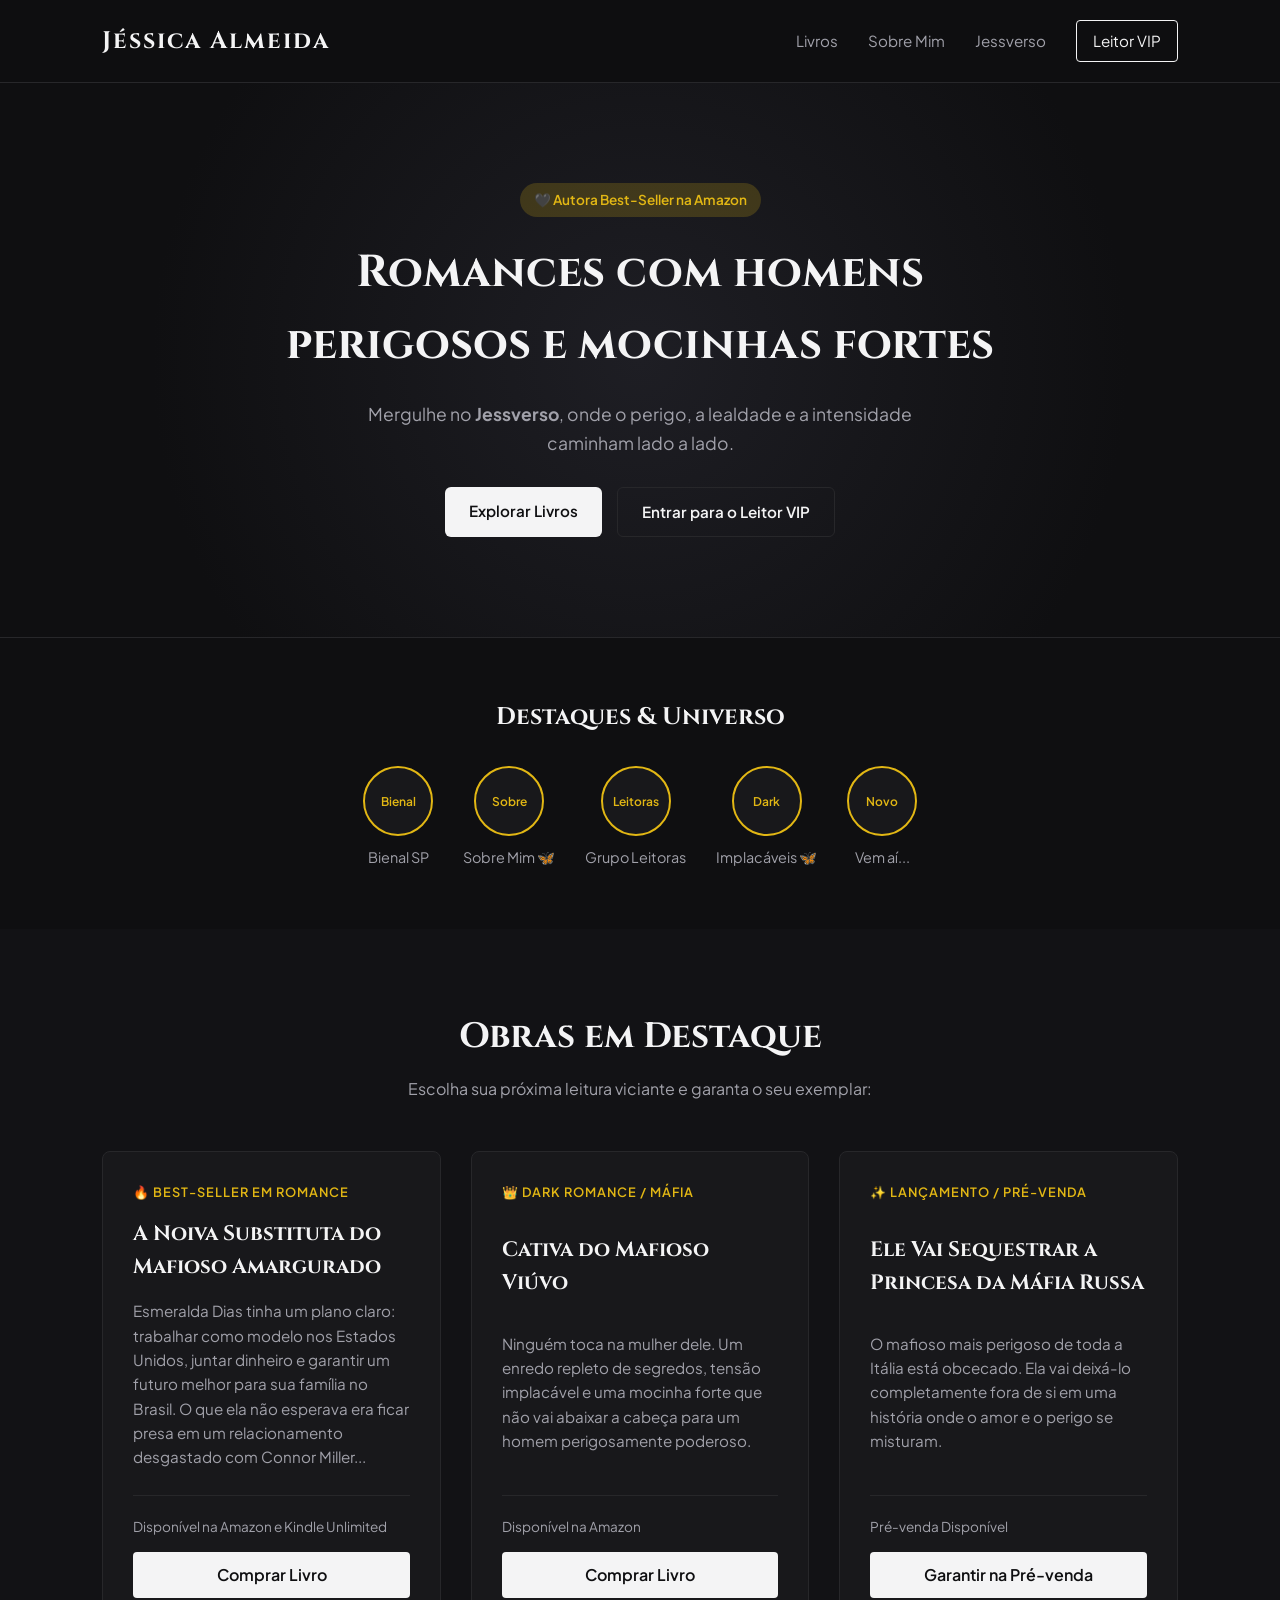
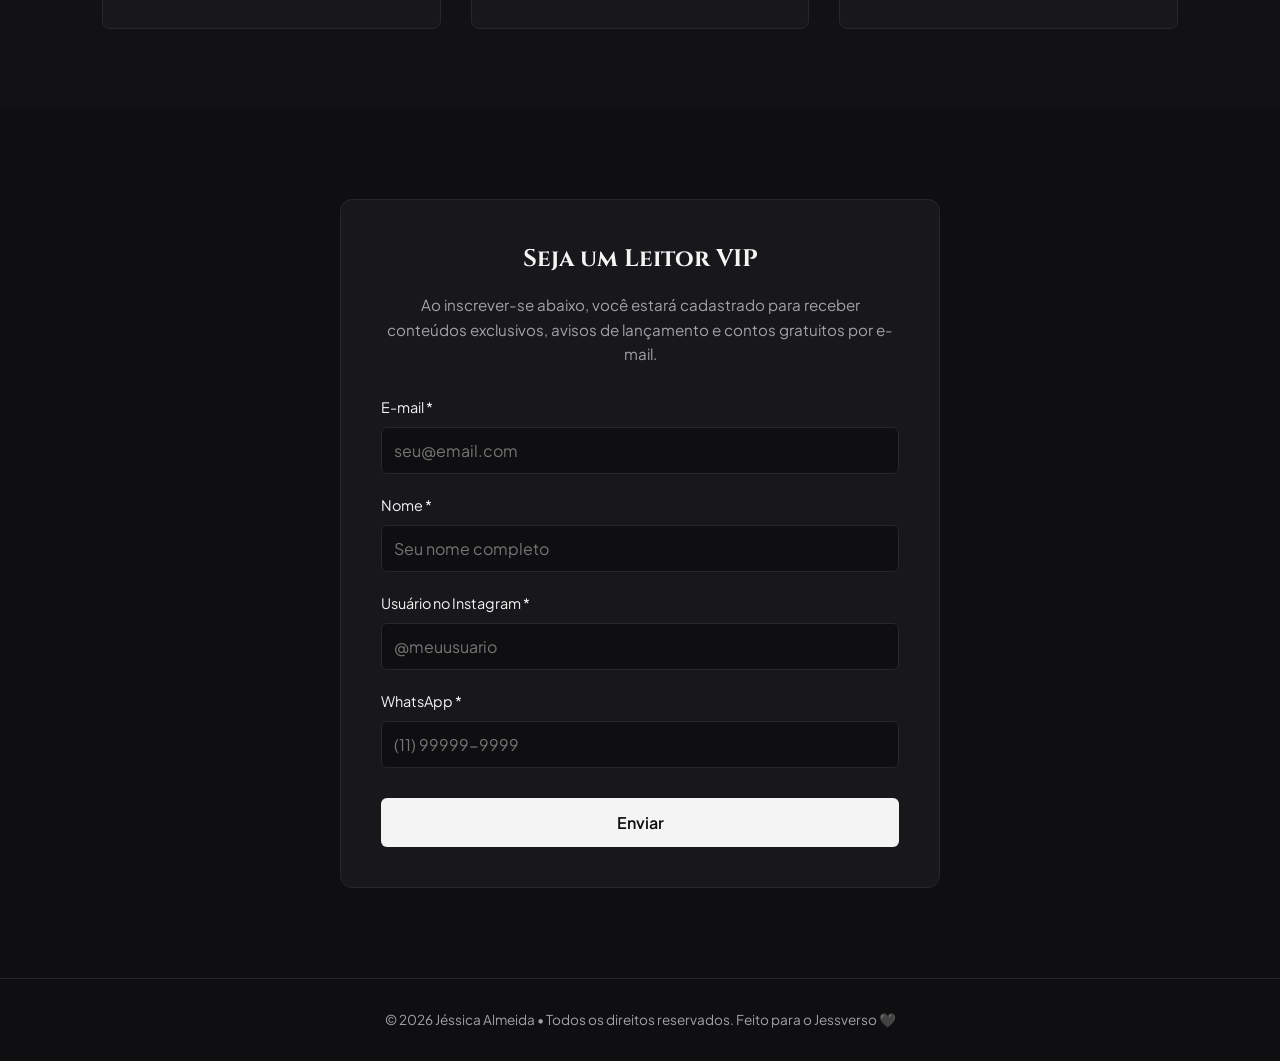
==== site-irma/index.html @ 4cdda295 "Atualizando o site da Jéssica Almeida" ====
<!DOCTYPE html>
<html lang="pt-BR">
<head>
    <meta charset="UTF-8">
    <meta name="viewport" content="width=device-width, initial-scale=1.0">
    <title>Jéssica Almeida | Autora de Romances</title>
    <link rel="stylesheet" href="style.css">
    <link href="https://fonts.googleapis.com/css2?family=Cinzel:wght@400;600;700&family=Plus+Jakarta+Sans:wght@300;400;500;600&display=swap" rel="stylesheet">
</head>
<body>

    <!-- CABEÇALHO / MENU -->
    <header class="header">
        <div class="logo">Jéssica Almeida</div>
        <nav class="nav-links">
            <a href="#livros">Livros</a>
            <a href="#sobre">Sobre Mim</a>
            <a href="#destaques">Jessverso</a>
            <a href="#vip" class="btn-vip-nav">Leitor VIP</a>
        </nav>
    </header>

    <!-- SEÇÃO HERO (CAPA PRINCIPAL) -->
    <section class="hero">
        <div class="hero-content">
            <span class="badge">🖤 Autora Best-Seller na Amazon</span>
            <h1>Romances com homens perigosos e mocinhas fortes</h1>
            <p>Mergulhe no <strong>Jessverso</strong>, onde o perigo, a lealdade e a intensidade caminham lado a lado.</p>
            <div class="hero-buttons">
                <a href="#livros" class="btn-primary">Explorar Livros</a>
                <a href="#vip" class="btn-secondary">Entrar para o Leitor VIP</a>
            </div>
        </div>
    </section>

    <!-- DESTAQUES DO INSTAGRAM / SEÇÕES -->
    <section id="destaques" class="highlights-section">
        <h2>Destaques & Universo</h2>
        <div class="highlights-grid">
            <div class="highlight-item">
                <div class="circle-badge">Bienal</div>
                <span>Bienal SP</span>
            </div>
            <div class="highlight-item">
                <div class="circle-badge">Sobre</div>
                <span>Sobre Mim 🦋</span>
            </div>
            <div class="highlight-item">
                <div class="circle-badge">Leitoras</div>
                <span>Grupo Leitoras</span>
            </div>
            <div class="highlight-item">
                <div class="circle-badge">Dark</div>
                <span>Implacáveis 🦋</span>
            </div>
            <div class="highlight-item">
                <div class="circle-badge">Novo</div>
                <span>Vem aí...</span>
            </div>
        </div>
    </section>

    <!-- VITRINE DE LIVROS -->
    <section id="livros" class="books-section">
        <h2>Obras em Destaque</h2>
        <p class="section-subtitle">Escolha sua próxima leitura viciante e garanta o seu exemplar:</p>
        
        <div class="books-grid">
            <!-- Livro 1 -->
            <div class="book-card">
                <div class="book-tag">🔥 Best-seller em Romance</div>
                <h3>A Noiva Substituta do Mafioso Amargurado</h3>
                <p class="book-synopsis">
                    Esmeralda Dias tinha um plano claro: trabalhar como modelo nos Estados Unidos, juntar dinheiro e garantir um futuro melhor para sua família no Brasil. O que ela não esperava era ficar presa em um relacionamento desgastado com Connor Miller...
                </p>
                <div class="book-cta">
                    <span class="book-price">Disponível na Amazon e Kindle Unlimited</span>
                    <a href="#" class="btn-buy" target="_blank">Comprar Livro</a>
                </div>
            </div>

            <!-- Livro 2 -->
            <div class="book-card">
                <div class="book-tag">👑 Dark Romance / Máfia</div>
                <h3>Cativa do Mafioso Viúvo</h3>
                <p class="book-synopsis">
                    Ninguém toca na mulher dele. Um enredo repleto de segredos, tensão implacável e uma mocinha forte que não vai abaixar a cabeça para um homem perigosamente poderoso.
                </p>
                <div class="book-cta">
                    <span class="book-price">Disponível na Amazon</span>
                    <a href="#" class="btn-buy" target="_blank">Comprar Livro</a>
                </div>
            </div>

            <!-- Livro 3 -->
            <div class="book-card">
                <div class="book-tag">✨ Lançamento / Pré-venda</div>
                <h3>Ele Vai Sequestrar a Princesa da Máfia Russa</h3>
                <p class="book-synopsis">
                    O mafioso mais perigoso de toda a Itália está obcecado. Ela vai deixá-lo completamente fora de si em uma história onde o amor e o perigo se misturam.
                </p>
                <div class="book-cta">
                    <span class="book-price">Pré-venda Disponível</span>
                    <a href="#" class="btn-buy" target="_blank">Garantir na Pré-venda</a>
                </div>
            </div>
        </div>
    </section>

    <!-- SEÇÃO LEITOR VIP -->
    <section id="vip" class="vip-section">
        <div class="vip-container">
            <h2>Seja um Leitor VIP</h2>
            <p>Ao inscrever-se abaixo, você estará cadastrado para receber conteúdos exclusivos, avisos de lançamento e contos gratuitos por e-mail.</p>
            
            <form class="vip-form" onsubmit="event.preventDefault(); alert('Inscrição realizada com sucesso no Jessverso!');">
                <div class="form-group">
                    <label>E-mail *</label>
                    <input type="email" required placeholder="seu@email.com">
                </div>
                <div class="form-group">
                    <label>Nome *</label>
                    <input type="text" required placeholder="Seu nome completo">
                </div>
                <div class="form-group">
                    <label>Usuário no Instagram *</label>
                    <input type="text" required placeholder="@meuusuario">
                </div>
                <div class="form-group">
                    <label>WhatsApp *</label>
                    <input type="text" required placeholder="(11) 99999-9999">
                </div>
                <button type="submit" class="btn-submit">Enviar</button>
            </form>
        </div>
    </section>

    <!-- RODAPÉ -->
    <footer class="footer">
        <p>&copy; 2026 Jéssica Almeida • Todos os direitos reservados. Feito para o Jessverso 🖤</p>
    </footer>

</body>
</html>
---- site-irma/style.css ----
:root {
    --bg-dark: #0f0f11;
    --bg-card: #18181b;
    --accent: #e2b714;
    --accent-glow: rgba(226, 183, 20, 0.2);
    --text-main: #f4f4f5;
    --text-muted: #a1a1aa;
    --border-color: #27272a;
}

* {
    margin: 0;
    padding: 0;
    box-sizing: border-box;
    font-family: 'Plus Jakarta Sans', sans-serif;
}

body {
    background-color: var(--bg-dark);
    color: var(--text-main);
    line-height: 1.6;
}

/* HEADER */
.header {
    display: flex;
    justify-content: space-between;
    align-items: center;
    padding: 20px 8%;
    background-color: rgba(15, 15, 17, 0.9);
    border-bottom: 1px solid var(--border-color);
    position: sticky;
    top: 0;
    z-index: 1000;
}

.logo {
    font-family: 'Cinzel', serif;
    font-size: 1.5rem;
    font-weight: 700;
    letter-spacing: 2px;
    color: var(--text-main);
}

.nav-links {
    display: flex;
    gap: 30px;
    align-items: center;
}

.nav-links a {
    color: var(--text-muted);
    text-decoration: none;
    font-size: 0.95rem;
    transition: color 0.3s;
}

.nav-links a:hover {
    color: var(--text-main);
}

.btn-vip-nav {
    border: 1px solid var(--text-main);
    padding: 8px 16px;
    border-radius: 4px;
    color: var(--text-main) !important;
}

/* HERO SECTION */
.hero {
    padding: 100px 8%;
    text-align: center;
    background: radial-gradient(circle at center, #1e1e24 0%, var(--bg-dark) 70%);
}

.badge {
    background: var(--accent-glow);
    color: var(--accent);
    padding: 6px 14px;
    border-radius: 20px;
    font-size: 0.85rem;
    font-weight: 600;
    display: inline-block;
    margin-bottom: 20px;
}

.hero h1 {
    font-family: 'Cinzel', serif;
    font-size: 2.8rem;
    max-width: 800px;
    margin: 0 auto 20px;
    color: var(--text-main);
}

.hero p {
    color: var(--text-muted);
    font-size: 1.1rem;
    max-width: 600px;
    margin: 0 auto 30px;
}

.hero-buttons {
    display: flex;
    gap: 15px;
    justify-content: center;
}

.btn-primary, .btn-secondary {
    padding: 12px 24px;
    border-radius: 6px;
    text-decoration: none;
    font-weight: 600;
    font-size: 0.95rem;
    transition: all 0.3s;
}

.btn-primary {
    background-color: var(--text-main);
    color: var(--bg-dark);
}

.btn-primary:hover {
    opacity: 0.9;
}

.btn-secondary {
    border: 1px solid var(--border-color);
    color: var(--text-main);
}

.btn-secondary:hover {
    border-color: var(--text-main);
}

/* DESTAQUES */
.highlights-section {
    padding: 60px 8%;
    text-align: center;
    border-top: 1px solid var(--border-color);
}

.highlights-section h2 {
    font-family: 'Cinzel', serif;
    margin-bottom: 30px;
}

.highlights-grid {
    display: flex;
    justify-content: center;
    gap: 30px;
    flex-wrap: wrap;
}

.highlight-item {
    display: flex;
    flex-direction: column;
    align-items: center;
    gap: 10px;
    cursor: pointer;
}

.circle-badge {
    width: 70px;
    height: 70px;
    border-radius: 50%;
    border: 2px solid var(--accent);
    display: flex;
    align-items: center;
    justify-content: center;
    font-size: 0.75rem;
    background: var(--bg-card);
    color: var(--accent);
    font-weight: 600;
}

.highlight-item span {
    font-size: 0.9rem;
    color: var(--text-muted);
}

/* LIVROS */
.books-section {
    padding: 80px 8%;
    background-color: #121215;
}

.books-section h2 {
    font-family: 'Cinzel', serif;
    font-size: 2.2rem;
    text-align: center;
    margin-bottom: 10px;
}

.section-subtitle {
    text-align: center;
    color: var(--text-muted);
    margin-bottom: 50px;
}

.books-grid {
    display: grid;
    grid-template-columns: repeat(auto-fit, minmax(320px, 1fr));
    gap: 30px;
}

.book-card {
    background-color: var(--bg-card);
    border: 1px solid var(--border-color);
    border-radius: 8px;
    padding: 30px;
    display: flex;
    flex-direction: column;
    justify-content: space-between;
    transition: transform 0.3s;
}

.book-card:hover {
    transform: translateY(-5px);
    border-color: var(--accent);
}

.book-tag {
    font-size: 0.8rem;
    color: var(--accent);
    font-weight: 600;
    margin-bottom: 15px;
    text-transform: uppercase;
    letter-spacing: 1px;
}

.book-card h3 {
    font-family: 'Cinzel', serif;
    font-size: 1.3rem;
    margin-bottom: 15px;
}

.book-synopsis {
    font-size: 0.95rem;
    color: var(--text-muted);
    margin-bottom: 25px;
}

.book-cta {
    border-top: 1px solid var(--border-color);
    padding-top: 20px;
    display: flex;
    flex-direction: column;
    gap: 15px;
}

.book-price {
    font-size: 0.85rem;
    color: var(--text-muted);
}

.btn-buy {
    background-color: var(--text-main);
    color: var(--bg-dark);
    text-align: center;
    padding: 10px;
    border-radius: 4px;
    text-decoration: none;
    font-weight: 600;
    transition: opacity 0.3s;
}

.btn-buy:hover {
    opacity: 0.85;
}

/* VIP SECTION */
.vip-section {
    padding: 90px 8%;
    display: flex;
    justify-content: center;
}

.vip-container {
    background-color: var(--bg-card);
    border: 1px solid var(--border-color);
    padding: 40px;
    border-radius: 12px;
    max-width: 600px;
    width: 100%;
}

.vip-container h2 {
    font-family: 'Cinzel', serif;
    text-align: center;
    margin-bottom: 15px;
}

.vip-container > p {
    text-align: center;
    color: var(--text-muted);
    font-size: 0.95rem;
    margin-bottom: 30px;
}

.vip-form {
    display: flex;
    flex-direction: column;
    gap: 20px;
}

.form-group {
    display: flex;
    flex-direction: column;
    gap: 8px;
}

.form-group label {
    font-size: 0.9rem;
    color: var(--text-main);
}

.form-group input {
    background-color: var(--bg-dark);
    border: 1px solid var(--border-color);
    padding: 12px;
    border-radius: 6px;
    color: var(--text-main);
    font-size: 1rem;
    outline: none;
    transition: border-color 0.3s;
}

.form-group input:focus {
    border-color: var(--accent);
}

.btn-submit {
    background-color: var(--text-main);
    color: var(--bg-dark);
    padding: 14px;
    border: none;
    border-radius: 6px;
    font-size: 1rem;
    font-weight: 600;
    cursor: pointer;
    margin-top: 10px;
    transition: opacity 0.3s;
}

.btn-submit:hover {
    opacity: 0.9;
}

/* RODAPÉ */
.footer {
    text-align: center;
    padding: 30px;
    border-top: 1px solid var(--border-color);
    color: var(--text-muted);
    font-size: 0.85rem;
}

@media (max-width: 768px) {
    .nav-links {
        display: none;
    }
    .hero h1 {
        font-size: 2rem;
    }
}
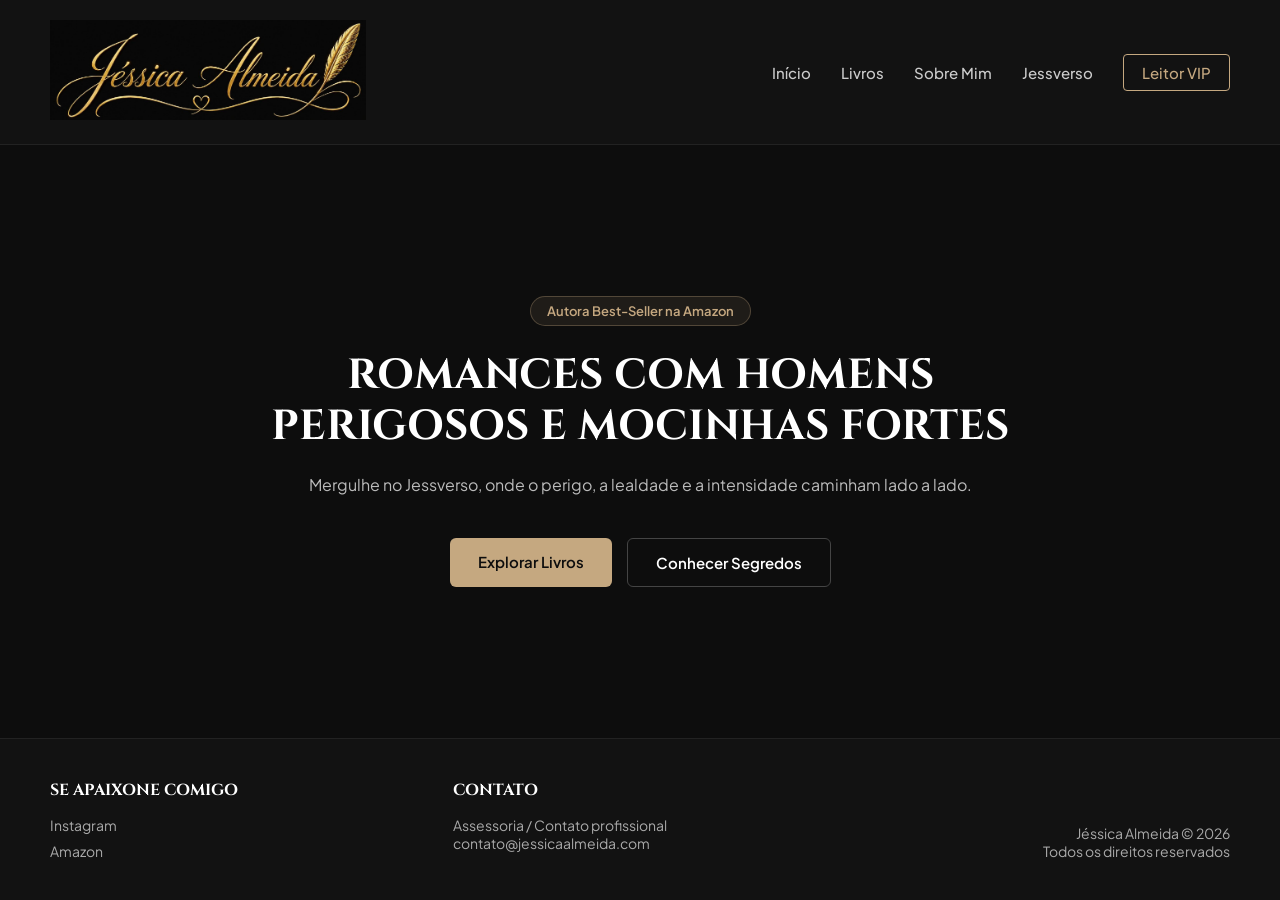
==== commit 525d584c: "Site atualizado: biografia centralizada, VIP ajustado, links e foto corrigidos" ====
--- a/site-irma/index.html
+++ b/site-irma/index.html
@@ -3,142 +3,266 @@
 <head>
     <meta charset="UTF-8">
     <meta name="viewport" content="width=device-width, initial-scale=1.0">
-    <title>Jéssica Almeida | Autora de Romances</title>
+    <title>Jéssica Almeida | Autora Best-Seller</title>
+    <!-- Google Fonts -->
+    <link rel="preconnect" href="https://fonts.googleapis.com">
+    <link rel="preconnect" href="https://fonts.gstatic.com" crossorigin>
+    <link href="https://fonts.googleapis.com/css2?family=Cinzel:wght@500;600;700&family=Plus+Jakarta+Sans:wght@400;500;600&display=swap" rel="stylesheet">
+    <!-- CSS Principal -->
     <link rel="stylesheet" href="style.css">
-    <link href="https://fonts.googleapis.com/css2?family=Cinzel:wght@400;600;700&family=Plus+Jakarta+Sans:wght@300;400;500;600&display=swap" rel="stylesheet">
+    <style>
+        /* Estilo para garantir a foto maior da autora */
+        .sobre-foto-centralizada img {
+            width: 250px;
+            max-width: 100%;
+            height: auto;
+            border-radius: 8px;
+            border: 2px solid #c5a880;
+            box-shadow: 0 4px 15px rgba(0, 0, 0, 0.5);
+        }
+    </style>
 </head>
 <body>
 
     <!-- CABEÇALHO / MENU -->
     <header class="header">
-        <div class="logo">Jéssica Almeida</div>
+        <div class="logo-imagem" style="cursor: pointer;" onclick="mudarAba('inicio')">
+            <img src="jessica.png" alt="Jéssica Almeida" class="img-assinatura">
+        </div>
         <nav class="nav-links">
-            <a href="#livros">Livros</a>
-            <a href="#sobre">Sobre Mim</a>
-            <a href="#destaques">Jessverso</a>
-            <a href="#vip" class="btn-vip-nav">Leitor VIP</a>
+            <a href="#inicio" onclick="mudarAba('inicio')">Início</a>
+            <a href="#livros" onclick="mudarAba('livros')">Livros</a>
+            <a href="#sobre" onclick="mudarAba('sobre')">Sobre Mim</a>
+            <a href="#jessverso" onclick="mudarAba('jessverso')">Jessverso</a>
+            <a href="#vip" onclick="mudarAba('vip')" class="btn-vip-nav">Leitor VIP</a>
         </nav>
     </header>
 
-    <!-- SEÇÃO HERO (CAPA PRINCIPAL) -->
-    <section class="hero">
-        <div class="hero-content">
-            <span class="badge">🖤 Autora Best-Seller na Amazon</span>
-            <h1>Romances com homens perigosos e mocinhas fortes</h1>
-            <p>Mergulhe no <strong>Jessverso</strong>, onde o perigo, a lealdade e a intensidade caminham lado a lado.</p>
-            <div class="hero-buttons">
-                <a href="#livros" class="btn-primary">Explorar Livros</a>
-                <a href="#vip" class="btn-secondary">Entrar para o Leitor VIP</a>
+    <!-- CONTEÚDO DINÂMICO DAS ABAS -->
+    <main class="main-conteudo">
+
+        <!-- ABA 1: INÍCIO -->
+        <section id="aba-inicio" class="aba-conteudo ativa">
+            <div class="hero">
+                <span class="badge-amazon">Autora Best-Seller na Amazon</span>
+                <h1>ROMANCES COM HOMENS PERIGOSOS E MOCINHAS FORTES</h1>
+                <p>Mergulhe no Jessverso, onde o perigo, a lealdade e a intensidade caminham lado a lado.</p>
+                <div class="hero-botoes">
+                    <a href="#livros" class="btn-primario" onclick="mudarAba('livros')">Explorar Livros</a>
+                    <a href="#vip" class="btn-secundario" onclick="mudarAba('vip')">Conhecer Segredos</a>
+                </div>
+            </div>
+        </section>
+
+        <!-- ABA 2: LIVROS -->
+        <section id="aba-livros" class="aba-conteudo">
+            <div class="secao-interna">
+                <h2>OBRAS & LIVROS</h2>
+                <p class="subtitulo-secao">Conheça os títulos que compõem o Jessverso.</p>
+                
+                <div class="grade-livros">
+                    <!-- Livro 1 -->
+                    <div class="card-livro">
+                        <div class="capa-container">
+                            <img src="livro1.jpeg" alt="Rejeitada pelo Mafioso">
+                        </div>
+                        <h3>Rejeitada pelo Mafioso</h3>
+                        <a href="#" class="btn-livro">Saiba Mais</a>
+                    </div>
+
+                    <!-- Livro 2 -->
+                    <div class="card-livro">
+                        <div class="capa-container">
+                            <img src="livro2.jpeg" alt="O Viúvo">
+                        </div>
+                        <h3>O Viúvo</h3>
+                        <a href="#" class="btn-livro">Saiba Mais</a>
+                    </div>
+
+                    <!-- Livro 3 -->
+                    <div class="card-livro">
+                        <div class="capa-container">
+                            <img src="livro3.jpeg" alt="Razões para Te Odiar">
+                        </div>
+                        <h3>Razões para Te Odiar</h3>
+                        <a href="#" class="btn-livro">Saiba Mais</a>
+                    </div>
+
+                    <!-- Livro 4 -->
+                    <div class="card-livro">
+                        <div class="capa-container">
+                            <img src="livro4.jpeg" alt="Sob o Domínio do Mafioso">
+                        </div>
+                        <h3>Sob o Domínio do Mafioso</h3>
+                        <a href="#" class="btn-livro">Saiba Mais</a>
+                    </div>
+
+                    <!-- Livro 5 -->
+                    <div class="card-livro">
+                        <div class="capa-container">
+                            <img src="livro5.jpeg" alt="A Noiva Substituta do Mafioso">
+                        </div>
+                        <h3>A Noiva Substituta do Mafioso</h3>
+                        <a href="#detalhe-noiva" class="btn-livro" onclick="mudarAba('detalhe-noiva')">Saiba Mais</a>
+                    </div>
+                </div>
+            </div>
+        </section>
+
+        <!-- PÁGINA INTERNA DE DETALHES: A NOIVA SUBSTITUTA DO MAFIOSO AMARGURADO -->
+        <section id="aba-detalhe-noiva" class="aba-conteudo">
+            <div style="max-width: 800px; margin: 0 auto; text-align: left; padding: 20px;">
+                
+                <button onclick="mudarAba('livros')" style="background: transparent; border: 1px solid #c5a880; color: #c5a880; padding: 8px 16px; border-radius: 4px; cursor: pointer; margin-bottom: 30px; font-family: 'Plus Jakarta Sans', sans-serif;">&larr; Voltar para os Livros</button>
+                
+                <h2 style="font-family: 'Cinzel', serif; font-size: 28px; color: #fff; margin-bottom: 20px;">A Noiva Substituta do Mafioso Amargurado</h2>
+                
+                <div style="background-color: #141414; border: 1px solid #222; border-radius: 8px; padding: 25px; color: #ccc; font-size: 15px; line-height: 1.8;">
+                    
+                    <p style="margin-bottom: 18px;">
+                        <strong>Maverick Malone</strong> é o chefe da máfia de Nova Iorque, um mafioso frio e cruel na mesma medida. Após sua noiva ser brutalmente assassinada para que não liderasse a organização, ele não apenas se vingou dos envolvidos, mas assumiu a liderança banhando de sangue as ruas do submundo.
+                    </p>
+
+                    <p style="margin-bottom: 18px;">
+                        <strong>Daiana Drexler</strong> perdeu tudo com a morte de sua única irmã. Com o mundo desmoronando ao seu redor e seus pais completamente perdidos no luto, ela se refugiou em um convento sem saber que teria que assumir o lugar da pessoa que mais amava no mundo.
+                    </p>
+
+                    <p style="margin-bottom: 18px; font-style: italic; color: #e0e0e0;">
+                        Um contrato de casamento foi imposto.<br>
+                        Para ele, nada além de uma aliança.<br>
+                        Para ela, a obrigação de se casar com o noivo de sua falecida irmã.
+                    </p>
+
+                    <p style="margin-bottom: 18px;">
+                        Ao chegar em casa e confrontar sua realidade, ela foge, sem saber que no momento em que seu noivo pôs os olhos nela, nada e ninguém a tiraria de suas mãos.
+                    </p>
+
+                    <blockquote style="border-left: 3px solid #c5a880; padding-left: 15px; margin: 20px 0; font-style: italic; color: #bbb;">
+                        “— Sabe, doce anjo, até gosto de uma boa caçada — sua voz grave e perigosa ecoa no silêncio e dou dois passos para trás.<br>
+                        — Como me encontrou? — Minha voz sai trêmula, quase inaudível.<br>
+                        — Se você me desobedecer e fugir outra vez só vai piorar as coisas e acredite em mim quando digo que sei exatamente como te punir — estremeço com seus dedos tocando minha bochecha em um toque firme, carregado de posse.<br>
+                        — Me deixe ir…<br>
+                        — Sua liberdade só virá com a minha morte — sua voz se torna ainda mais sombria. — Até lá, não existe lugar entre o céu e o inferno que não vá encontrá-la. Você me pertence. E eu não abro mão do que é meu.”
+                    </blockquote>
+
+                    <p style="margin-bottom: 18px;">
+                        Daiana será a única mulher a despertar o lado protetor e possessivo do mafioso amargurado, fazendo com que ele perca o controle pela primeira vez.
+                    </p>
+
+                    <p style="margin-bottom: 18px;">
+                        Entre perigos, um desejo avassalador e um passado entrelaçado antes do contrato ser firmado, o homem mais perigoso de Nova Iorque terá que decidir entre o seu dever com a máfia e a mulher que carrega o seu filho no ventre. Até onde ele será capaz de ir?
+                    </p>
+
+                    <p style="margin-bottom: 18px; font-size: 14px; color: #aaa;">
+                        “A Noiva Substituta do Mafioso Amargurado” é o terceiro livro da Série Acordos Implacáveis. Cada livro conta a história de um casal diferente, podendo ser lido separadamente sem prejudicar o entendimento.<br>
+                        <strong>NÃO contém abuso sexual, agressões e traição do mocinho com a mocinha.</strong>
+                    </p>
+
+                    <!-- BOTÃO DE CHAMADA PARA A LIVRARIA UNICORN BOOKS -->
+                    <div style="text-align: center; margin-top: 35px; padding-top: 25px; border-top: 1px solid #222;">
+                        <a href="https://www.unicornbooks.com.br/a-noiva-substituta-do-mafioso-amargurado" target="_blank" class="btn-primario" style="display: inline-block; padding: 14px 30px; background-color: #c5a880; color: #0d0d0d; font-weight: 600; border-radius: 6px; text-decoration: none;">Comprar na Unicorn Books</a>
+                    </div>
+
+                </div>
+            </div>
+        </section>
+
+        <!-- ABA 3: SOBRE MIM (CENTRALIZADO) -->
+        <section id="aba-sobre" class="aba-conteudo">
+            <div class="sobre-container-centralizado" style="text-align: center; max-width: 700px; margin: 0 auto; padding: 20px;">
+                <h2 class="nome-autora-sobre" style="font-family: 'Cinzel', serif; color: #fff; margin-bottom: 20px;">JÉSSICA ALMEIDA</h2>
+                <div class="sobre-foto-centralizada" style="margin-bottom: 20px;">
+                    <img src="leile.png" alt="Jéssica Almeida">
+                </div>
+                <div class="sobre-texto-centralizado" style="color: #ccc; line-height: 1.8; font-size: 16px; text-align: center;">
+                    <p style="margin-bottom: 15px;">Sou casada há doze anos e mãe atípica do Bernardo, de sete anos.</p>
+                    <p style="margin-bottom: 15px;">Com 34 anos de idade, resido em Brasília. Sou uma menina mulher, leve, que consegue envolver e prender os meus leitores, com uma leitura intensa, repleta de fortes emoções.</p>
+                    <p style="margin-bottom: 15px;">Conhecida como Jess pelas leitoras, comecei a me aventurar no mundo da escrita em outubro de 2024, quando publiquei o meu primeiro livro em uma plataforma de leitura, onde me vi em um caminho sem volta, ficando completamente apaixonada pelo mundo dos romances.</p>
+                    <p style="margin-bottom: 20px;">Aqueles que desejam manter-se informados sobre as novidades da autora podem segui-la no Instagram.</p>
+                </div>
+                <div class="chamada-insta">
+                    <a href="https://instagram.com/jessica_escritora" target="_blank" style="color: #c5a880; text-decoration: none; font-weight: 600; font-size: 16px;">Instagram: @jessica_escritora</a>
+                </div>
+            </div>
+        </section>
+
+        <!-- ABA 4: JESSVERSO -->
+        <section id="aba-jessverso" class="aba-conteudo">
+            <div class="secao-interna">
+                <h2>O JESSVERSO</h2>
+                <p class="subtitulo-secao">Conexões, árvores de famílias e a linha do tempo das histórias.</p>
+                <p style="color: #aaa;">Conteúdo do Jessverso em breve...</p>
+            </div>
+        </section>
+
+        <!-- ABA 5: LEITOR VIP -->
+        <section id="aba-vip" class="aba-conteudo">
+            <div class="vip-container-centralizado" style="max-width: 600px; margin: 0 auto; padding: 40px 20px; text-align: center;">
+                <h2 style="font-family: 'Cinzel', serif; color: #fff; font-size: 26px; margin-bottom: 15px;">CONHEÇA MEUS SEGREDOS</h2>
+                <p class="subtitulo-secao" style="color: #aaa; margin-bottom: 35px; line-height: 1.6;">Garanta acesso a trechos secretos e surpresas preparadas especialmente para quem vive os meus romances. Se apaixone antes de todo mundo.</p>
+                
+                <form class="form-vip" onsubmit="event.preventDefault(); alert('Inscrição realizada com sucesso!');" style="display: flex; flex-direction: column; gap: 20px; text-align: left;">
+                    <div class="grupo-input">
+                        <label for="whatsapp" style="display: block; color: #ccc; margin-bottom: 8px; font-size: 14px;">WhatsApp *</label>
+                        <input type="text" id="whatsapp" required placeholder="(00) 00000-0000" style="width: 100%; padding: 14px; background: #0d0d0d; border: 1px solid #c5a880; color: #fff; border-radius: 6px; font-family: 'Plus Jakarta Sans', sans-serif;">
+                    </div>
+                    <div class="grupo-input">
+                        <label for="email" style="display: block; color: #ccc; margin-bottom: 8px; font-size: 14px;">E-mail *</label>
+                        <input type="email" id="email" required placeholder="seu@email.com" style="width: 100%; padding: 14px; background: #0d0d0d; border: 1px solid #c5a880; color: #fff; border-radius: 6px; font-family: 'Plus Jakarta Sans', sans-serif;">
+                    </div>
+                    <div class="grupo-input">
+                        <label for="nome" style="display: block; color: #ccc; margin-bottom: 8px; font-size: 14px;">Nome *</label>
+                        <input type="text" id="nome" required placeholder="Seu nome completo" style="width: 100%; padding: 14px; background: #0d0d0d; border: 1px solid #c5a880; color: #fff; border-radius: 6px; font-family: 'Plus Jakarta Sans', sans-serif;">
+                    </div>
+                    <div class="grupo-input">
+                        <label for="instagram" style="display: block; color: #ccc; margin-bottom: 8px; font-size: 14px;">Usuário no Instagram *</label>
+                        <input type="text" id="instagram" required placeholder="@meuusuario" style="width: 100%; padding: 14px; background: #0d0d0d; border: 1px solid #c5a880; color: #fff; border-radius: 6px; font-family: 'Plus Jakarta Sans', sans-serif;">
+                    </div>
+                    <button type="submit" class="btn-enviar-vip" style="background-color: #c5a880; color: #0d0d0d; font-weight: 700; padding: 16px; border: none; border-radius: 6px; cursor: pointer; margin-top: 10px; font-family: 'Plus Jakarta Sans', sans-serif; font-size: 15px; width: 100%; transition: background 0.3s;">Quero fazer parte</button>
+                </form>
+            </div>
+        </section>
+
+    </main>
+
+    <!-- RODAPÉ COM OS LINKS REAIS E EXATOS -->
+    <footer class="footer-site">
+        <div class="footer-conteudo">
+            <div class="footer-coluna">
+                <h3>SE APAIXONE COMIGO</h3>
+                <div class="footer-sociais">
+                    <a href="https://instagram.com/jessica_escritora" target="_blank">Instagram</a>
+                    <a href="https://www.amazon.com.br/stores/author/B0CVVC7432/allbooks?ingress=0&visitId=e14b7d9a-c89e-447a-851c-27ed2e7ebd3e" target="_blank">Amazon</a>
+                </div>
+            </div>
+            <div class="footer-coluna">
+                <h3>CONTATO</h3>
+                <p>Assessoria / Contato profissional</p>
+                <p>contato@jessicaalmeida.com</p>
+            </div>
+            <div class="footer-coluna direitos">
+                <p>Jéssica Almeida &copy; 2026</p>
+                <p>Todos os direitos reservados</p>
             </div>
         </div>
-    </section>
-
-    <!-- DESTAQUES DO INSTAGRAM / SEÇÕES -->
-    <section id="destaques" class="highlights-section">
-        <h2>Destaques & Universo</h2>
-        <div class="highlights-grid">
-            <div class="highlight-item">
-                <div class="circle-badge">Bienal</div>
-                <span>Bienal SP</span>
-            </div>
-            <div class="highlight-item">
-                <div class="circle-badge">Sobre</div>
-                <span>Sobre Mim 🦋</span>
-            </div>
-            <div class="highlight-item">
-                <div class="circle-badge">Leitoras</div>
-                <span>Grupo Leitoras</span>
-            </div>
-            <div class="highlight-item">
-                <div class="circle-badge">Dark</div>
-                <span>Implacáveis 🦋</span>
-            </div>
-            <div class="highlight-item">
-                <div class="circle-badge">Novo</div>
-                <span>Vem aí...</span>
-            </div>
-        </div>
-    </section>
-
-    <!-- VITRINE DE LIVROS -->
-    <section id="livros" class="books-section">
-        <h2>Obras em Destaque</h2>
-        <p class="section-subtitle">Escolha sua próxima leitura viciante e garanta o seu exemplar:</p>
-        
-        <div class="books-grid">
-            <!-- Livro 1 -->
-            <div class="book-card">
-                <div class="book-tag">🔥 Best-seller em Romance</div>
-                <h3>A Noiva Substituta do Mafioso Amargurado</h3>
-                <p class="book-synopsis">
-                    Esmeralda Dias tinha um plano claro: trabalhar como modelo nos Estados Unidos, juntar dinheiro e garantir um futuro melhor para sua família no Brasil. O que ela não esperava era ficar presa em um relacionamento desgastado com Connor Miller...
-                </p>
-                <div class="book-cta">
-                    <span class="book-price">Disponível na Amazon e Kindle Unlimited</span>
-                    <a href="#" class="btn-buy" target="_blank">Comprar Livro</a>
-                </div>
-            </div>
-
-            <!-- Livro 2 -->
-            <div class="book-card">
-                <div class="book-tag">👑 Dark Romance / Máfia</div>
-                <h3>Cativa do Mafioso Viúvo</h3>
-                <p class="book-synopsis">
-                    Ninguém toca na mulher dele. Um enredo repleto de segredos, tensão implacável e uma mocinha forte que não vai abaixar a cabeça para um homem perigosamente poderoso.
-                </p>
-                <div class="book-cta">
-                    <span class="book-price">Disponível na Amazon</span>
-                    <a href="#" class="btn-buy" target="_blank">Comprar Livro</a>
-                </div>
-            </div>
-
-            <!-- Livro 3 -->
-            <div class="book-card">
-                <div class="book-tag">✨ Lançamento / Pré-venda</div>
-                <h3>Ele Vai Sequestrar a Princesa da Máfia Russa</h3>
-                <p class="book-synopsis">
-                    O mafioso mais perigoso de toda a Itália está obcecado. Ela vai deixá-lo completamente fora de si em uma história onde o amor e o perigo se misturam.
-                </p>
-                <div class="book-cta">
-                    <span class="book-price">Pré-venda Disponível</span>
-                    <a href="#" class="btn-buy" target="_blank">Garantir na Pré-venda</a>
-                </div>
-            </div>
-        </div>
-    </section>
-
-    <!-- SEÇÃO LEITOR VIP -->
-    <section id="vip" class="vip-section">
-        <div class="vip-container">
-            <h2>Seja um Leitor VIP</h2>
-            <p>Ao inscrever-se abaixo, você estará cadastrado para receber conteúdos exclusivos, avisos de lançamento e contos gratuitos por e-mail.</p>
-            
-            <form class="vip-form" onsubmit="event.preventDefault(); alert('Inscrição realizada com sucesso no Jessverso!');">
-                <div class="form-group">
-                    <label>E-mail *</label>
-                    <input type="email" required placeholder="seu@email.com">
-                </div>
-                <div class="form-group">
-                    <label>Nome *</label>
-                    <input type="text" required placeholder="Seu nome completo">
-                </div>
-                <div class="form-group">
-                    <label>Usuário no Instagram *</label>
-                    <input type="text" required placeholder="@meuusuario">
-                </div>
-                <div class="form-group">
-                    <label>WhatsApp *</label>
-                    <input type="text" required placeholder="(11) 99999-9999">
-                </div>
-                <button type="submit" class="btn-submit">Enviar</button>
-            </form>
-        </div>
-    </section>
-
-    <!-- RODAPÉ -->
-    <footer class="footer">
-        <p>&copy; 2026 Jéssica Almeida • Todos os direitos reservados. Feito para o Jessverso 🖤</p>
     </footer>
 
+    <!-- SCRIPT SIMPLES PARA NAVEGAÇÃO ENTRE ABAS -->
+    <script>
+        function mudarAba(nomeAba) {
+            // Esconde todas as abas
+            const abas = document.querySelectorAll('.aba-conteudo');
+            abas.forEach(aba => aba.classList.remove('ativa'));
+
+            // Mostra a aba selecionada
+            const abaAtiva = document.getElementById('aba-' + nomeAba);
+            if (abaAtiva) {
+                abaAtiva.classList.add('ativa');
+            }
+
+            // Rola a página suavemente para o topo
+            window.scrollTo({ top: 0, behavior: 'smooth' });
+        }
+    </script>
 </body>
 </html>
--- a/site-irma/style.css
+++ b/site-irma/style.css
@@ -1,45 +1,36 @@
-:root {
-    --bg-dark: #0f0f11;
-    --bg-card: #18181b;
-    --accent: #e2b714;
-    --accent-glow: rgba(226, 183, 20, 0.2);
-    --text-main: #f4f4f5;
-    --text-muted: #a1a1aa;
-    --border-color: #27272a;
-}
-
+/* ========================================== */
+/* CONFIGURAÇÕES GERAIS E CORES               */
+/* ========================================== */
 * {
     margin: 0;
     padding: 0;
     box-sizing: border-box;
+}
+
+body {
+    background-color: #0d0d0d;
+    color: #f5f5f5;
     font-family: 'Plus Jakarta Sans', sans-serif;
-}
-
-body {
-    background-color: var(--bg-dark);
-    color: var(--text-main);
-    line-height: 1.6;
-}
-
-/* HEADER */
+    min-height: 100vh;
+    display: flex;
+    flex-direction: column;
+}
+
+/* ========================================== */
+/* CABEÇALHO E MENU                           */
+/* ========================================== */
 .header {
     display: flex;
     justify-content: space-between;
     align-items: center;
-    padding: 20px 8%;
-    background-color: rgba(15, 15, 17, 0.9);
-    border-bottom: 1px solid var(--border-color);
-    position: sticky;
-    top: 0;
-    z-index: 1000;
-}
-
-.logo {
-    font-family: 'Cinzel', serif;
-    font-size: 1.5rem;
-    font-weight: 700;
-    letter-spacing: 2px;
-    color: var(--text-main);
+    padding: 20px 50px;
+    background-color: #121212;
+    border-bottom: 1px solid #222;
+}
+
+.logo-imagem .img-assinatura {
+    height: 100px; /* Definido para 100px conforme solicitado */
+    object-fit: contain;
 }
 
 .nav-links {
@@ -49,317 +40,400 @@
 }
 
 .nav-links a {
-    color: var(--text-muted);
+    color: #ccc;
     text-decoration: none;
-    font-size: 0.95rem;
-    transition: color 0.3s;
+    font-size: 15px;
+    font-weight: 500;
+    transition: color 0.3s ease;
 }
 
 .nav-links a:hover {
-    color: var(--text-main);
+    color: #c5a880;
 }
 
 .btn-vip-nav {
-    border: 1px solid var(--text-main);
-    padding: 8px 16px;
+    border: 1px solid #c5a880;
+    padding: 8px 18px;
     border-radius: 4px;
-    color: var(--text-main) !important;
-}
-
-/* HERO SECTION */
+    color: #c5a880 !important;
+    transition: all 0.3s ease;
+}
+
+.btn-vip-nav:hover {
+    background-color: #c5a880;
+    color: #0d0d0d !important;
+}
+
+/* ========================================== */
+/* CONTEÚDO PRINCIPAL E ABAS                  */
+/* ========================================== */
+.main-conteudo {
+    flex: 1;
+    display: flex;
+    justify-content: center;
+    align-items: center;
+    padding: 40px 20px;
+}
+
+.aba-conteudo {
+    display: none;
+    width: 100%;
+    max-width: 1200px;
+}
+
+.aba-conteudo.ativa {
+    display: block;
+}
+
+.secao-interna {
+    text-align: center;
+}
+
+.secao-interna h2 {
+    font-family: 'Cinzel', serif;
+    font-size: 32px;
+    color: #f5f5f5;
+    margin-bottom: 10px;
+}
+
+.subtitulo-secao {
+    color: #aaa;
+    font-size: 15px;
+    margin-bottom: 40px;
+}
+
+/* ========================================== */
+/* ABA 1: INÍCIO (HERO)                       */
+/* ========================================== */
 .hero {
-    padding: 100px 8%;
-    text-align: center;
-    background: radial-gradient(circle at center, #1e1e24 0%, var(--bg-dark) 70%);
-}
-
-.badge {
-    background: var(--accent-glow);
-    color: var(--accent);
-    padding: 6px 14px;
+    text-align: center;
+    max-width: 800px;
+    margin: 0 auto;
+    padding: 40px 0;
+}
+
+.badge-amazon {
+    display: inline-block;
+    background-color: rgba(197, 168, 128, 0.1);
+    color: #c5a880;
+    border: 1px solid rgba(197, 168, 128, 0.3);
+    padding: 6px 16px;
     border-radius: 20px;
-    font-size: 0.85rem;
-    font-weight: 600;
-    display: inline-block;
-    margin-bottom: 20px;
+    font-size: 13px;
+    font-weight: 600;
+    margin-bottom: 25px;
 }
 
 .hero h1 {
     font-family: 'Cinzel', serif;
-    font-size: 2.8rem;
-    max-width: 800px;
-    margin: 0 auto 20px;
-    color: var(--text-main);
+    font-size: 42px;
+    line-height: 1.2;
+    color: #fff;
+    margin-bottom: 20px;
 }
 
 .hero p {
-    color: var(--text-muted);
-    font-size: 1.1rem;
-    max-width: 600px;
-    margin: 0 auto 30px;
-}
-
-.hero-buttons {
-    display: flex;
+    color: #bbb;
+    font-size: 16px;
+    line-height: 1.6;
+    margin-bottom: 40px;
+}
+
+.hero-botoes {
+    display: flex;
+    justify-content: center;
     gap: 15px;
-    justify-content: center;
-}
-
-.btn-primary, .btn-secondary {
-    padding: 12px 24px;
+}
+
+.btn-primario, .btn-secundario {
+    padding: 14px 28px;
     border-radius: 6px;
+    font-size: 15px;
+    font-weight: 600;
     text-decoration: none;
-    font-weight: 600;
-    font-size: 0.95rem;
-    transition: all 0.3s;
-}
-
-.btn-primary {
-    background-color: var(--text-main);
-    color: var(--bg-dark);
-}
-
-.btn-primary:hover {
+    transition: all 0.3s ease;
+}
+
+.btn-primario {
+    background-color: #c5a880;
+    color: #0d0d0d;
+}
+
+.btn-primario:hover {
     opacity: 0.9;
 }
 
-.btn-secondary {
-    border: 1px solid var(--border-color);
-    color: var(--text-main);
-}
-
-.btn-secondary:hover {
-    border-color: var(--text-main);
-}
-
-/* DESTAQUES */
-.highlights-section {
-    padding: 60px 8%;
-    text-align: center;
-    border-top: 1px solid var(--border-color);
-}
-
-.highlights-section h2 {
+.btn-secundario {
+    background-color: transparent;
+    color: #fff;
+    border: 1px solid #444;
+}
+
+.btn-secundario:hover {
+    border-color: #c5a880;
+    color: #c5a880;
+}
+
+/* ========================================== */
+/* ABA 2: LIVROS                              */
+/* ========================================== */
+.grade-livros {
+    display: grid;
+    grid-template-columns: repeat(auto-fit, minmax(200px, 1fr));
+    gap: 25px;
+    margin-top: 20px;
+}
+
+.card-livro {
+    background-color: #141414;
+    border: 1px solid #222;
+    border-radius: 8px;
+    padding: 15px;
+    text-align: center;
+    transition: transform 0.3s ease;
+}
+
+.card-livro:hover {
+    transform: translateY(-5px);
+}
+
+.capa-container {
+    width: 100%;
+    height: 280px;
+    background-color: #222;
+    border-radius: 6px;
+    margin-bottom: 15px;
+    overflow: hidden;
+}
+
+.capa-container img {
+    width: 100%;
+    height: 100%;
+    object-fit: cover;
+}
+
+.card-livro h3 {
+    font-size: 15px;
+    font-weight: 600;
+    color: #fff;
+    margin-bottom: 12px;
+}
+
+.btn-livro {
+    display: inline-block;
+    color: #c5a880;
+    font-size: 13px;
+    font-weight: 600;
+    text-decoration: none;
+    border-bottom: 1px solid transparent;
+    transition: border-color 0.3s ease;
+}
+
+.btn-livro:hover {
+    border-color: #c5a880;
+}
+
+/* ========================================== */
+/* ABA 3: SOBRE MIM                           */
+/* ========================================== */
+.sobre-container-centralizado {
+    max-width: 650px;
+    margin: 0 auto;
+    text-align: center;
+}
+
+.nome-autora-sobre {
     font-family: 'Cinzel', serif;
+    font-size: 42px;
+    font-weight: 700;
+    color: #fff;
+    letter-spacing: 1.5px;
     margin-bottom: 30px;
 }
 
-.highlights-grid {
-    display: flex;
-    justify-content: center;
-    gap: 30px;
-    flex-wrap: wrap;
-}
-
-.highlight-item {
-    display: flex;
-    flex-direction: column;
-    align-items: center;
-    gap: 10px;
-    cursor: pointer;
-}
-
-.circle-badge {
-    width: 70px;
-    height: 70px;
+.sobre-foto-centralizada {
+    width: 180px;
+    height: 180px;
     border-radius: 50%;
-    border: 2px solid var(--accent);
-    display: flex;
-    align-items: center;
-    justify-content: center;
-    font-size: 0.75rem;
-    background: var(--bg-card);
-    color: var(--accent);
-    font-weight: 600;
-}
-
-.highlight-item span {
-    font-size: 0.9rem;
-    color: var(--text-muted);
-}
-
-/* LIVROS */
-.books-section {
-    padding: 80px 8%;
-    background-color: #121215;
-}
-
-.books-section h2 {
-    font-family: 'Cinzel', serif;
-    font-size: 2.2rem;
-    text-align: center;
-    margin-bottom: 10px;
-}
-
-.section-subtitle {
-    text-align: center;
-    color: var(--text-muted);
-    margin-bottom: 50px;
-}
-
-.books-grid {
-    display: grid;
-    grid-template-columns: repeat(auto-fit, minmax(320px, 1fr));
-    gap: 30px;
-}
-
-.book-card {
-    background-color: var(--bg-card);
-    border: 1px solid var(--border-color);
-    border-radius: 8px;
-    padding: 30px;
-    display: flex;
-    flex-direction: column;
-    justify-content: space-between;
-    transition: transform 0.3s;
-}
-
-.book-card:hover {
-    transform: translateY(-5px);
-    border-color: var(--accent);
-}
-
-.book-tag {
-    font-size: 0.8rem;
-    color: var(--accent);
-    font-weight: 600;
-    margin-bottom: 15px;
-    text-transform: uppercase;
-    letter-spacing: 1px;
-}
-
-.book-card h3 {
-    font-family: 'Cinzel', serif;
-    font-size: 1.3rem;
-    margin-bottom: 15px;
-}
-
-.book-synopsis {
-    font-size: 0.95rem;
-    color: var(--text-muted);
-    margin-bottom: 25px;
-}
-
-.book-cta {
-    border-top: 1px solid var(--border-color);
-    padding-top: 20px;
-    display: flex;
-    flex-direction: column;
-    gap: 15px;
-}
-
-.book-price {
-    font-size: 0.85rem;
-    color: var(--text-muted);
-}
-
-.btn-buy {
-    background-color: var(--text-main);
-    color: var(--bg-dark);
-    text-align: center;
-    padding: 10px;
+    margin: 0 auto 35px auto;
+    overflow: hidden;
+    border: 3px solid #c5a880;
+    box-shadow: 0 10px 25px rgba(0, 0, 0, 0.5);
+}
+
+.sobre-foto-centralizada img {
+    width: 100%;
+    height: 100%;
+    object-fit: cover;
+}
+
+.sobre-texto-centralizado {
+    text-align: center;
+    color: #ccc;
+    font-size: 15px;
+    line-height: 1.8;
+}
+
+.sobre-texto-centralizado p {
+    margin-bottom: 18px;
+}
+
+.chamada-insta {
+    margin-top: 30px;
+    font-weight: 500;
+    color: #fff;
+}
+
+.btn-insta {
+    display: inline-block;
+    color: #c5a880;
+    font-size: 16px;
+    font-weight: 600;
+    text-decoration: none;
+    margin-top: 8px;
+    padding: 8px 20px;
+    border: 1px solid rgba(197, 168, 128, 0.4);
     border-radius: 4px;
-    text-decoration: none;
-    font-weight: 600;
-    transition: opacity 0.3s;
-}
-
-.btn-buy:hover {
-    opacity: 0.85;
-}
-
-/* VIP SECTION */
-.vip-section {
-    padding: 90px 8%;
-    display: flex;
-    justify-content: center;
-}
-
-.vip-container {
-    background-color: var(--bg-card);
-    border: 1px solid var(--border-color);
-    padding: 40px;
-    border-radius: 12px;
-    max-width: 600px;
-    width: 100%;
-}
-
-.vip-container h2 {
-    font-family: 'Cinzel', serif;
-    text-align: center;
-    margin-bottom: 15px;
-}
-
-.vip-container > p {
-    text-align: center;
-    color: var(--text-muted);
-    font-size: 0.95rem;
+    background-color: rgba(197, 168, 128, 0.05);
+    transition: all 0.3s ease;
+}
+
+.btn-insta:hover {
+    background-color: #c5a880;
+    color: #0d0d0d;
+}
+
+/* ========================================== */
+/* ABA 5: LEITOR VIP                          */
+/* ========================================== */
+.vip-container-centralizado {
+    max-width: 550px;
+    margin: 0 auto;
+    text-align: left;
+}
+
+.vip-container-centralizado h2 {
+    text-align: center;
+}
+
+.vip-container-centralizado .subtitulo-secao {
+    text-align: center;
     margin-bottom: 30px;
 }
 
-.vip-form {
+.form-vip {
     display: flex;
     flex-direction: column;
     gap: 20px;
 }
 
-.form-group {
+.grupo-input {
+    display: flex;
+    flex-direction: column;
+    gap: 6px;
+}
+
+.grupo-input label {
+    font-size: 13px;
+    color: #ccc;
+    font-weight: 500;
+}
+
+.grupo-input input {
+    background-color: #141414;
+    border: 1px solid #2a2a2a;
+    border-radius: 6px;
+    padding: 12px 15px;
+    color: #f5f5f5;
+    font-size: 14px;
+    font-family: 'Plus Jakarta Sans', sans-serif;
+    transition: border-color 0.3s ease;
+}
+
+.grupo-input input:focus {
+    outline: none;
+    border-color: #c5a880;
+}
+
+.btn-enviar-vip {
+    background-color: #c5a880;
+    color: #0d0d0d;
+    border: none;
+    border-radius: 6px;
+    padding: 14px;
+    font-size: 15px;
+    font-weight: 600;
+    cursor: pointer;
+    transition: opacity 0.3s ease;
+    margin-top: 10px;
+    font-family: 'Plus Jakarta Sans', sans-serif;
+}
+
+.btn-enviar-vip:hover {
+    opacity: 0.9;
+}
+
+/* ========================================== */
+/* RODAPÉ                                     */
+/* ========================================== */
+.footer-site {
+    background-color: #121212;
+    border-top: 1px solid #222;
+    padding: 40px 50px;
+    margin-top: auto;
+}
+
+.footer-conteudo {
+    max-width: 1200px;
+    margin: 0 auto;
+    display: grid;
+    grid-template-columns: repeat(auto-fit, minmax(250px, 1fr));
+    gap: 30px;
+}
+
+.footer-coluna h3 {
+    font-family: 'Cinzel', serif;
+    font-size: 16px;
+    color: #fff;
+    margin-bottom: 15px;
+}
+
+.footer-sociais {
     display: flex;
     flex-direction: column;
     gap: 8px;
 }
 
-.form-group label {
-    font-size: 0.9rem;
-    color: var(--text-main);
-}
-
-.form-group input {
-    background-color: var(--bg-dark);
-    border: 1px solid var(--border-color);
-    padding: 12px;
-    border-radius: 6px;
-    color: var(--text-main);
-    font-size: 1rem;
-    outline: none;
-    transition: border-color 0.3s;
-}
-
-.form-group input:focus {
-    border-color: var(--accent);
-}
-
-.btn-submit {
-    background-color: var(--text-main);
-    color: var(--bg-dark);
-    padding: 14px;
-    border: none;
-    border-radius: 6px;
-    font-size: 1rem;
-    font-weight: 600;
-    cursor: pointer;
-    margin-top: 10px;
-    transition: opacity 0.3s;
-}
-
-.btn-submit:hover {
-    opacity: 0.9;
-}
-
-/* RODAPÉ */
-.footer {
-    text-align: center;
-    padding: 30px;
-    border-top: 1px solid var(--border-color);
-    color: var(--text-muted);
-    font-size: 0.85rem;
+.footer-sociais a, .footer-coluna p {
+    color: #aaa;
+    text-decoration: none;
+    font-size: 14px;
+    transition: color 0.3s ease;
+}
+
+.footer-sociais a:hover {
+    color: #c5a880;
+}
+
+.footer-coluna.direitos {
+    text-align: right;
+    display: flex;
+    flex-direction: column;
+    justify-content: flex-end;
 }
 
 @media (max-width: 768px) {
+    .header {
+        padding: 15px 20px;
+        flex-direction: column;
+        gap: 15px;
+    }
     .nav-links {
-        display: none;
+        gap: 15px;
+        flex-wrap: wrap;
+        justify-content: center;
     }
-    .hero h1 {
-        font-size: 2rem;
+    .footer-coluna.direitos {
+        text-align: left;
     }
 }
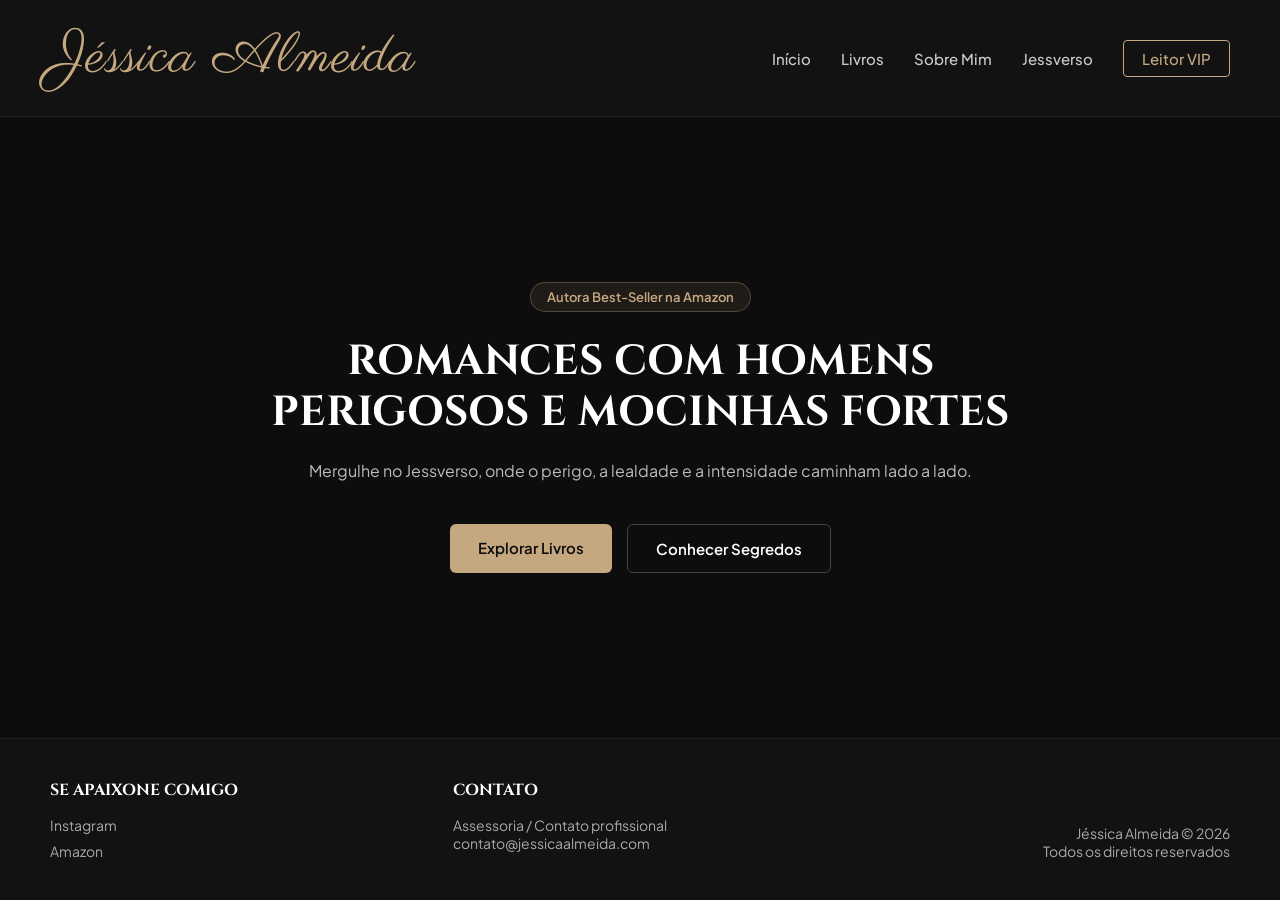
==== commit 1082aff9: "Finaliza fonte da assinatura Parisienne e estrutura do site" ====
--- a/site-irma/index.html
+++ b/site-irma/index.html
@@ -7,7 +7,7 @@
     <!-- Google Fonts -->
     <link rel="preconnect" href="https://fonts.googleapis.com">
     <link rel="preconnect" href="https://fonts.gstatic.com" crossorigin>
-    <link href="https://fonts.googleapis.com/css2?family=Cinzel:wght@500;600;700&family=Plus+Jakarta+Sans:wght@400;500;600&display=swap" rel="stylesheet">
+    <link href="https://fonts.googleapis.com/css2?family=Cinzel:wght@500;600;700&family=Parisienne&family=Plus+Jakarta+Sans:wght@400;500;600&display=swap" rel="stylesheet">
     <!-- CSS Principal -->
     <link rel="stylesheet" href="style.css">
     <style>
@@ -26,8 +26,8 @@
 
     <!-- CABEÇALHO / MENU -->
     <header class="header">
-        <div class="logo-imagem" style="cursor: pointer;" onclick="mudarAba('inicio')">
-            <img src="jessica.png" alt="Jéssica Almeida" class="img-assinatura">
+        <div class="logo-texto" style="cursor: pointer;" onclick="mudarAba('inicio')">
+            <span style="font-family: 'Parisienne', cursive; font-size: 56px; color: #c5a880; letter-spacing: 1px;">Jéssica Almeida</span>
         </div>
         <nav class="nav-links">
             <a href="#inicio" onclick="mudarAba('inicio')">Início</a>
--- a/site-irma/style.css
+++ b/site-irma/style.css
@@ -1,6 +1,3 @@
-/* ========================================== */
-/* CONFIGURAÇÕES GERAIS E CORES               */
-/* ========================================== */
 * {
     margin: 0;
     padding: 0;
@@ -28,9 +25,15 @@
     border-bottom: 1px solid #222;
 }
 
+.logo-imagem {
+    line-height: 0;
+}
+
 .logo-imagem .img-assinatura {
-    height: 100px; /* Definido para 100px conforme solicitado */
+    height: 75px;
     object-fit: contain;
+    mix-blend-mode: screen; /* Faz o fundo preto da imagem sumir totalmente no cabeçalho */
+    background-color: transparent;
 }
 
 .nav-links {
@@ -282,25 +285,6 @@
     margin-top: 30px;
     font-weight: 500;
     color: #fff;
-}
-
-.btn-insta {
-    display: inline-block;
-    color: #c5a880;
-    font-size: 16px;
-    font-weight: 600;
-    text-decoration: none;
-    margin-top: 8px;
-    padding: 8px 20px;
-    border: 1px solid rgba(197, 168, 128, 0.4);
-    border-radius: 4px;
-    background-color: rgba(197, 168, 128, 0.05);
-    transition: all 0.3s ease;
-}
-
-.btn-insta:hover {
-    background-color: #c5a880;
-    color: #0d0d0d;
 }
 
 /* ========================================== */
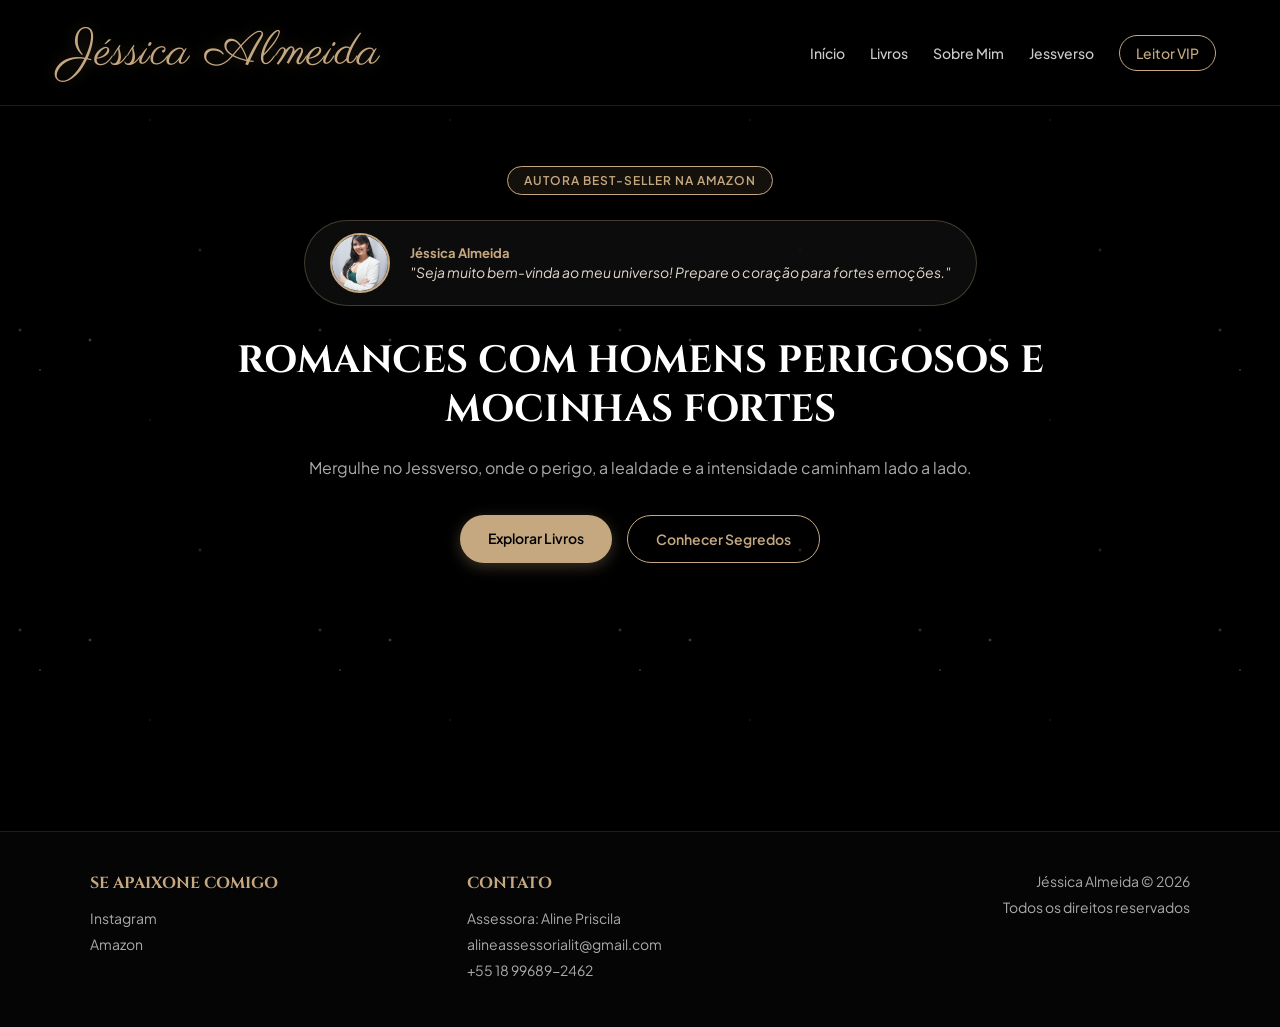
==== commit a4be35ff: "Ajuste final de layout e estrutura do site" ====
--- a/site-irma/index.html
+++ b/site-irma/index.html
@@ -4,181 +4,603 @@
     <meta charset="UTF-8">
     <meta name="viewport" content="width=device-width, initial-scale=1.0">
     <title>Jéssica Almeida | Autora Best-Seller</title>
-    <!-- Google Fonts -->
     <link rel="preconnect" href="https://fonts.googleapis.com">
     <link rel="preconnect" href="https://fonts.gstatic.com" crossorigin>
-    <link href="https://fonts.googleapis.com/css2?family=Cinzel:wght@500;600;700&family=Parisienne&family=Plus+Jakarta+Sans:wght@400;500;600&display=swap" rel="stylesheet">
-    <!-- CSS Principal -->
-    <link rel="stylesheet" href="style.css">
+    <link href="https://fonts.googleapis.com/css2?family=Cinzel:wght@500;600;700&family=Parisienne&family=Plus+Jakarta+Sans:wght@300;400;500;600&display=swap" rel="stylesheet">
+    
     <style>
-        /* Estilo para garantir a foto maior da autora */
+        * {
+            box-sizing: border-box;
+            margin: 0;
+            padding: 0;
+        }
+
+        body {
+            background-color: #000000 !important;
+            color: #fff;
+            font-family: 'Plus Jakarta Sans', sans-serif;
+            overflow-x: hidden;
+            position: relative;
+        }
+
+        .estrelas-fundo {
+            position: fixed;
+            top: 0;
+            left: 0;
+            width: 100%;
+            height: 100%;
+            pointer-events: none;
+            z-index: 0;
+            background-image: 
+                radial-gradient(2px 2px at 20px 30px, rgba(197, 168, 128, 0.4), rgba(0,0,0,0)),
+                radial-gradient(1.5px 1.5px at 40px 70px, rgba(255, 255, 255, 0.3), rgba(0,0,0,0)),
+                radial-gradient(2px 2px at 90px 40px, rgba(197, 168, 128, 0.5), rgba(0,0,0,0)),
+                radial-gradient(1px 1px at 150px 120px, rgba(255, 255, 255, 0.2), rgba(0,0,0,0)),
+                radial-gradient(2px 2px at 200px 250px, rgba(197, 168, 128, 0.3), rgba(0,0,0,0));
+            background-repeat: repeat;
+            background-size: 300px 300px;
+            animation: moverEstrelas 25s linear infinite;
+        }
+
+        @keyframes moverEstrelas {
+            0% { transform: translateY(0); }
+            100% { transform: translateY(-300px); }
+        }
+
+        .header {
+            position: relative;
+            z-index: 10;
+            display: flex;
+            justify-content: space-between;
+            align-items: center;
+            padding: 20px 5%;
+            background: rgba(0, 0, 0, 0.85);
+            backdrop-filter: blur(10px);
+            border-bottom: 1px solid rgba(197, 168, 128, 0.15);
+        }
+
+        .logo-texto span {
+            font-family: 'Parisienne', cursive; 
+            font-size: 48px; 
+            color: #c5a880; 
+            letter-spacing: 1px;
+            text-shadow: 0 0 15px rgba(197, 168, 128, 0.3);
+        }
+
+        .nav-links {
+            display: flex;
+            gap: 25px;
+            align-items: center;
+        }
+
+        .nav-links a {
+            color: #ccc;
+            text-decoration: none;
+            font-size: 14px;
+            font-weight: 500;
+            transition: color 0.3s;
+            cursor: pointer;
+        }
+
+        .nav-links a:hover {
+            color: #c5a880;
+        }
+
+        .btn-vip-nav {
+            border: 1px solid #c5a880;
+            padding: 8px 16px;
+            border-radius: 20px;
+            color: #c5a880 !important;
+            transition: background 0.3s, color 0.3s !important;
+        }
+
+        .btn-vip-nav:hover {
+            background: #c5a880;
+            color: #000 !important;
+        }
+
+        .main-conteudo {
+            position: relative;
+            z-index: 5;
+            min-height: 75vh;
+        }
+
+        .aba-conteudo {
+            display: none;
+            opacity: 0;
+            transition: opacity 0.5s ease;
+        }
+
+        .aba-conteudo.ativa {
+            display: block;
+            opacity: 1;
+            animation: fadeIn 0.6s ease forwards;
+        }
+
+        @keyframes fadeIn {
+            from { opacity: 0; transform: translateY(10px); }
+            to { opacity: 1; transform: translateY(0); }
+        }
+
+        .hero {
+            display: flex;
+            flex-direction: column;
+            align-items: center;
+            text-align: center;
+            padding: 60px 20px;
+            max-width: 900px;
+            margin: 0 auto;
+        }
+
+        .badge-amazon {
+            background: rgba(197, 168, 128, 0.1);
+            border: 1px solid #c5a880;
+            color: #c5a880;
+            padding: 6px 16px;
+            border-radius: 30px;
+            font-size: 12px;
+            font-weight: 600;
+            letter-spacing: 1px;
+            text-transform: uppercase;
+            margin-bottom: 25px;
+        }
+
+        .avatar-boas-vindas {
+            display: flex;
+            align-items: center;
+            gap: 20px;
+            margin-bottom: 30px;
+            background: rgba(15, 15, 15, 0.8);
+            border: 1px solid rgba(197, 168, 128, 0.3);
+            padding: 12px 25px;
+            border-radius: 50px;
+            box-shadow: 0 10px 30px rgba(0,0,0,0.7);
+            animation: flutuarAvatar 4s ease-in-out infinite;
+        }
+
+        @keyframes flutuarAvatar {
+            0% { transform: translateY(0px); }
+            50% { transform: translateY(-5px); }
+            100% { transform: translateY(0px); }
+        }
+
+        .avatar-img-container {
+            width: 60px;
+            height: 60px;
+            border-radius: 50%;
+            overflow: hidden;
+            border: 2px solid #c5a880;
+            flex-shrink: 0;
+        }
+
+        .avatar-img-container img {
+            width: 100%;
+            height: 100%;
+            object-fit: cover;
+        }
+
+        .avatar-balao {
+            font-size: 14px;
+            color: #e2d9cd;
+            text-align: left;
+            font-style: italic;
+        }
+
+        .avatar-balao strong {
+            color: #c5a880;
+            font-style: normal;
+            display: block;
+            font-size: 13px;
+            margin-bottom: 2px;
+        }
+
+        .hero h1 {
+            font-family: 'Cinzel', serif;
+            font-size: 38px;
+            line-height: 1.3;
+            color: #fff;
+            margin-bottom: 20px;
+            text-shadow: 0 5px 15px rgba(0,0,0,0.8);
+        }
+
+        .hero p {
+            color: #aaa;
+            font-size: 16px;
+            line-height: 1.6;
+            margin-bottom: 35px;
+            max-width: 700px;
+        }
+
+        .hero-botoes {
+            display: flex;
+            gap: 15px;
+            flex-wrap: wrap;
+            justify-content: center;
+        }
+
+        .btn-primario, .btn-secundario {
+            padding: 14px 28px;
+            border-radius: 30px;
+            font-weight: 600;
+            font-size: 14px;
+            cursor: pointer;
+            text-decoration: none;
+            transition: all 0.3s ease;
+        }
+
+        .btn-primario {
+            background-color: #c5a880;
+            color: #000;
+            box-shadow: 0 4px 15px rgba(197, 168, 128, 0.3);
+        }
+
+        .btn-primario:hover {
+            background-color: #d8be96;
+            transform: translateY(-2px);
+            box-shadow: 0 6px 20px rgba(197, 168, 128, 0.5);
+        }
+
+        .btn-secundario {
+            background: transparent;
+            border: 1px solid #c5a880;
+            color: #c5a880;
+        }
+
+        .btn-secundario:hover {
+            background: rgba(197, 168, 128, 0.1);
+            transform: translateY(-2px);
+        }
+
+        .secao-interna {
+            max-width: 1200px;
+            margin: 0 auto;
+            padding: 50px 20px;
+        }
+
+        .secao-interna h2 {
+            font-family: 'Cinzel', serif;
+            font-size: 30px;
+            color: #c5a880;
+            margin-bottom: 10px;
+        }
+
+        .subtitulo-secao {
+            color: #888;
+            font-size: 15px;
+            margin-bottom: 30px;
+        }
+
+        .categoria-titulo {
+            font-family: 'Cinzel', serif;
+            color: #c5a880;
+            font-size: 20px;
+            margin-top: 40px;
+            margin-bottom: 20px;
+            border-bottom: 1px solid rgba(197, 168, 128, 0.2);
+            padding-bottom: 10px;
+        }
+
+        /* GRID PARA ALINHAR PERFEITAMENTE LADO A LADO */
+        .grade-livros {
+            display: grid;
+            grid-template-columns: repeat(auto-fill, minmax(220px, 1fr));
+            gap: 25px;
+            margin-bottom: 30px;
+        }
+
+        .card-livro {
+            background: #0a0a0a;
+            border: 1px solid rgba(197, 168, 128, 0.2);
+            border-radius: 12px;
+            padding: 15px;
+            text-align: center;
+            transition: all 0.4s cubic-bezier(0.165, 0.84, 0.44, 1);
+            box-shadow: 0 5px 15px rgba(0,0,0,0.5);
+            display: flex;
+            flex-direction: column;
+            justify-content: space-between;
+        }
+
+        .card-livro:hover {
+            transform: translateY(-8px) scale(1.02);
+            border-color: #c5a880;
+            box-shadow: 0 15px 35px rgba(197, 168, 128, 0.25);
+        }
+
+        .capa-container {
+            width: 100%;
+            height: 350px; 
+            border-radius: 8px;
+            overflow: hidden;
+            margin-bottom: 15px;
+            background: #050505;
+        }
+
+        .capa-container img {
+            width: 100%;
+            height: 100%;
+            object-fit: cover; 
+            object-position: center;
+            transition: transform 0.5s ease;
+        }
+
+        .card-livro:hover .capa-container img {
+            transform: scale(1.04);
+        }
+
+        .card-livro h3 {
+            font-size: 15px;
+            color: #fff;
+            margin-bottom: 15px;
+            font-weight: 600;
+            line-height: 1.4;
+        }
+
+        .btn-livro {
+            display: block;
+            background: rgba(197, 168, 128, 0.1);
+            color: #c5a880;
+            border: 1px solid #c5a880;
+            padding: 10px;
+            border-radius: 6px;
+            font-size: 13px;
+            font-weight: 600;
+            text-decoration: none;
+            transition: all 0.3s;
+        }
+
+        .btn-livro:hover {
+            background: #c5a880;
+            color: #000;
+        }
+
+        .mensagem-vazio {
+            color: #666;
+            font-style: italic;
+            font-size: 14px;
+        }
+
+        .sobre-container-centralizado {
+            text-align: center; 
+            max-width: 700px; 
+            margin: 0 auto; 
+            padding: 40px 20px;
+        }
+
         .sobre-foto-centralizada img {
             width: 250px;
             max-width: 100%;
             height: auto;
-            border-radius: 8px;
+            border-radius: 12px;
             border: 2px solid #c5a880;
-            box-shadow: 0 4px 15px rgba(0, 0, 0, 0.5);
+            box-shadow: 0 10px 30px rgba(197, 168, 128, 0.2);
+            transition: transform 0.4s ease;
+        }
+
+        .sobre-foto-centralizada img:hover {
+            transform: scale(1.03);
+        }
+
+        .story-container-central {
+            display: block;
+            width: 290px;
+            max-width: 100%;
+            margin: 0 auto;
+            border-radius: 28px;
+            overflow: hidden;
+            box-shadow: 0 15px 40px rgba(0,0,0,0.9), 0 0 25px rgba(197, 168, 128, 0.25);
+            border: 2px solid #c5a880;
+            background: #000;
+            animation: flutuarCardWhatsApp 3.5s ease-in-out infinite, pulsarBrilho 2s infinite alternate;
+            text-decoration: none;
+            transition: transform 0.3s ease, box-shadow 0.3s ease;
+        }
+
+        @keyframes flutuarCardWhatsApp {
+            0% { transform: translateY(0px) rotate(0deg); }
+            50% { transform: translateY(-8px) rotate(0.5deg); }
+            100% { transform: translateY(0px) rotate(0deg); }
+        }
+
+        @keyframes pulsarBrilho {
+            0% { box-shadow: 0 15px 40px rgba(0,0,0,0.9), 0 0 15px rgba(197, 168, 128, 0.2); }
+            100% { box-shadow: 0 20px 50px rgba(0,0,0,0.95), 0 0 35px rgba(197, 168, 128, 0.5); }
+        }
+
+        .story-container-central:hover {
+            transform: scale(1.04);
+        }
+
+        .story-bg {
+            width: 100%;
+            display: block;
+            height: auto;
+            transition: transform 0.5s ease;
+        }
+
+        .story-container-central:hover .story-bg {
+            transform: scale(1.05);
+        }
+
+        .vip-container-centralizado {
+            max-width: 600px; 
+            margin: 0 auto; 
+            padding: 40px 20px; 
+            text-align: center;
+        }
+
+        .form-vip {
+            display: flex; 
+            flex-direction: column; 
+            gap: 20px; 
+            text-align: left;
+            background: rgba(10, 10, 10, 0.7);
+            padding: 30px;
+            border-radius: 12px;
+            border: 1px solid rgba(197, 168, 128, 0.2);
+            box-shadow: 0 10px 30px rgba(0,0,0,0.5);
+        }
+
+        .grupo-input input {
+            width: 100%; 
+            padding: 14px; 
+            background: #0d0d0d; 
+            border: 1px solid rgba(197, 168, 128, 0.4); 
+            color: #fff; 
+            border-radius: 6px; 
+            font-family: 'Plus Jakarta Sans', sans-serif;
+            transition: border-color 0.3s;
+        }
+
+        .grupo-input input:focus {
+            outline: none;
+            border-color: #c5a880;
+            box-shadow: 0 0 10px rgba(197, 168, 128, 0.2);
+        }
+
+        .btn-enviar-vip {
+            background-color: #c5a880; 
+            color: #0d0d0d; 
+            font-weight: 700; 
+            padding: 16px; 
+            border: none; 
+            border-radius: 6px; 
+            cursor: pointer; 
+            margin-top: 10px; 
+            font-family: 'Plus Jakarta Sans', sans-serif; 
+            font-size: 15px; 
+            width: 100%; 
+            transition: background 0.3s, transform 0.2s;
+        }
+
+        .btn-enviar-vip:hover {
+            background-color: #d8be96;
+            transform: translateY(-2px);
+        }
+
+        .footer-site {
+            position: relative;
+            z-index: 5;
+            background: #050505;
+            border-top: 1px solid rgba(197, 168, 128, 0.15);
+            padding: 40px 5%;
+            margin-top: 50px;
+        }
+
+        .footer-conteudo {
+            max-width: 1100px;
+            margin: 0 auto;
+            display: grid;
+            grid-template-columns: repeat(auto-fit, minmax(250px, 1fr));
+            gap: 30px;
+        }
+
+        .footer-coluna h3 {
+            font-family: 'Cinzel', serif;
+            color: #c5a880;
+            font-size: 16px;
+            margin-bottom: 15px;
+        }
+
+        .footer-coluna p, .footer-coluna a {
+            color: #aaa;
+            font-size: 14px;
+            text-decoration: none;
+            display: block;
+            margin-bottom: 8px;
+            transition: color 0.3s;
+        }
+
+        .footer-coluna a:hover {
+            color: #c5a880;
+        }
+
+        .footer-coluna.direitos {
+            text-align: right;
+        }
+
+        @media(max-width: 768px) {
+            .header {
+                flex-direction: column;
+                gap: 15px;
+            }
+            .footer-coluna.direitos {
+                text-align: left;
+            }
+            .hero h1 {
+                font-size: 28px;
+            }
         }
     </style>
 </head>
 <body>
 
-    <!-- CABEÇALHO / MENU -->
+    <div class="estrelas-fundo"></div>
+
     <header class="header">
         <div class="logo-texto" style="cursor: pointer;" onclick="mudarAba('inicio')">
-            <span style="font-family: 'Parisienne', cursive; font-size: 56px; color: #c5a880; letter-spacing: 1px;">Jéssica Almeida</span>
+            <span>Jéssica Almeida</span>
         </div>
         <nav class="nav-links">
-            <a href="#inicio" onclick="mudarAba('inicio')">Início</a>
-            <a href="#livros" onclick="mudarAba('livros')">Livros</a>
-            <a href="#sobre" onclick="mudarAba('sobre')">Sobre Mim</a>
-            <a href="#jessverso" onclick="mudarAba('jessverso')">Jessverso</a>
-            <a href="#vip" onclick="mudarAba('vip')" class="btn-vip-nav">Leitor VIP</a>
+            <a onclick="mudarAba('inicio')">Início</a>
+            <a onclick="mudarAba('livros')">Livros</a>
+            <a onclick="mudarAba('sobre')">Sobre Mim</a>
+            <a onclick="mudarAba('jessverso')">Jessverso</a>
+            <a onclick="mudarAba('vip')" class="btn-vip-nav">Leitor VIP</a>
         </nav>
     </header>
 
-    <!-- CONTEÚDO DINÂMICO DAS ABAS -->
     <main class="main-conteudo">
 
-        <!-- ABA 1: INÍCIO -->
         <section id="aba-inicio" class="aba-conteudo ativa">
             <div class="hero">
                 <span class="badge-amazon">Autora Best-Seller na Amazon</span>
+                
+                <div class="avatar-boas-vindas">
+                    <div class="avatar-img-container">
+                        <img src="leile.png" alt="Jéssica Almeida">
+                    </div>
+                    <div class="avatar-balao">
+                        <strong>Jéssica Almeida</strong>
+                        "Seja muito bem-vinda ao meu universo! Prepare o coração para fortes emoções."
+                    </div>
+                </div>
+
                 <h1>ROMANCES COM HOMENS PERIGOSOS E MOCINHAS FORTES</h1>
                 <p>Mergulhe no Jessverso, onde o perigo, a lealdade e a intensidade caminham lado a lado.</p>
                 <div class="hero-botoes">
-                    <a href="#livros" class="btn-primario" onclick="mudarAba('livros')">Explorar Livros</a>
-                    <a href="#vip" class="btn-secundario" onclick="mudarAba('vip')">Conhecer Segredos</a>
+                    <a class="btn-primario" onclick="mudarAba('livros')">Explorar Livros</a>
+                    <a class="btn-secundario" onclick="mudarAba('vip')">Conhecer Segredos</a>
                 </div>
             </div>
         </section>
 
-        <!-- ABA 2: LIVROS -->
         <section id="aba-livros" class="aba-conteudo">
             <div class="secao-interna">
                 <h2>OBRAS & LIVROS</h2>
-                <p class="subtitulo-secao">Conheça os títulos que compõem o Jessverso.</p>
+                <p class="subtitulo-secao">Conheça todos os títulos que compõem o Jessverso.</p>
                 
-                <div class="grade-livros">
-                    <!-- Livro 1 -->
-                    <div class="card-livro">
-                        <div class="capa-container">
-                            <img src="livro1.jpeg" alt="Rejeitada pelo Mafioso">
-                        </div>
-                        <h3>Rejeitada pelo Mafioso</h3>
-                        <a href="#" class="btn-livro">Saiba Mais</a>
-                    </div>
-
-                    <!-- Livro 2 -->
-                    <div class="card-livro">
-                        <div class="capa-container">
-                            <img src="livro2.jpeg" alt="O Viúvo">
-                        </div>
-                        <h3>O Viúvo</h3>
-                        <a href="#" class="btn-livro">Saiba Mais</a>
-                    </div>
-
-                    <!-- Livro 3 -->
-                    <div class="card-livro">
-                        <div class="capa-container">
-                            <img src="livro3.jpeg" alt="Razões para Te Odiar">
-                        </div>
-                        <h3>Razões para Te Odiar</h3>
-                        <a href="#" class="btn-livro">Saiba Mais</a>
-                    </div>
-
-                    <!-- Livro 4 -->
-                    <div class="card-livro">
-                        <div class="capa-container">
-                            <img src="livro4.jpeg" alt="Sob o Domínio do Mafioso">
-                        </div>
-                        <h3>Sob o Domínio do Mafioso</h3>
-                        <a href="#" class="btn-livro">Saiba Mais</a>
-                    </div>
-
-                    <!-- Livro 5 -->
-                    <div class="card-livro">
-                        <div class="capa-container">
-                            <img src="livro5.jpeg" alt="A Noiva Substituta do Mafioso">
-                        </div>
-                        <h3>A Noiva Substituta do Mafioso</h3>
-                        <a href="#detalhe-noiva" class="btn-livro" onclick="mudarAba('detalhe-noiva')">Saiba Mais</a>
-                    </div>
-                </div>
+                <h3 class="categoria-titulo">✨ Lançamentos</h3>
+                <div class="grade-livros" id="grade-lancamentos"></div>
+
+                <h3 class="categoria-titulo">📖 Livros Físicos</h3>
+                <div class="grade-livros" id="grade-fisicos"></div>
+
+                <h3 class="categoria-titulo">📱 E-books (Amazon)</h3>
+                <div class="grade-livros" id="grade-amazon"></div>
             </div>
         </section>
 
-        <!-- PÁGINA INTERNA DE DETALHES: A NOIVA SUBSTITUTA DO MAFIOSO AMARGURADO -->
-        <section id="aba-detalhe-noiva" class="aba-conteudo">
-            <div style="max-width: 800px; margin: 0 auto; text-align: left; padding: 20px;">
-                
-                <button onclick="mudarAba('livros')" style="background: transparent; border: 1px solid #c5a880; color: #c5a880; padding: 8px 16px; border-radius: 4px; cursor: pointer; margin-bottom: 30px; font-family: 'Plus Jakarta Sans', sans-serif;">&larr; Voltar para os Livros</button>
-                
-                <h2 style="font-family: 'Cinzel', serif; font-size: 28px; color: #fff; margin-bottom: 20px;">A Noiva Substituta do Mafioso Amargurado</h2>
-                
-                <div style="background-color: #141414; border: 1px solid #222; border-radius: 8px; padding: 25px; color: #ccc; font-size: 15px; line-height: 1.8;">
-                    
-                    <p style="margin-bottom: 18px;">
-                        <strong>Maverick Malone</strong> é o chefe da máfia de Nova Iorque, um mafioso frio e cruel na mesma medida. Após sua noiva ser brutalmente assassinada para que não liderasse a organização, ele não apenas se vingou dos envolvidos, mas assumiu a liderança banhando de sangue as ruas do submundo.
-                    </p>
-
-                    <p style="margin-bottom: 18px;">
-                        <strong>Daiana Drexler</strong> perdeu tudo com a morte de sua única irmã. Com o mundo desmoronando ao seu redor e seus pais completamente perdidos no luto, ela se refugiou em um convento sem saber que teria que assumir o lugar da pessoa que mais amava no mundo.
-                    </p>
-
-                    <p style="margin-bottom: 18px; font-style: italic; color: #e0e0e0;">
-                        Um contrato de casamento foi imposto.<br>
-                        Para ele, nada além de uma aliança.<br>
-                        Para ela, a obrigação de se casar com o noivo de sua falecida irmã.
-                    </p>
-
-                    <p style="margin-bottom: 18px;">
-                        Ao chegar em casa e confrontar sua realidade, ela foge, sem saber que no momento em que seu noivo pôs os olhos nela, nada e ninguém a tiraria de suas mãos.
-                    </p>
-
-                    <blockquote style="border-left: 3px solid #c5a880; padding-left: 15px; margin: 20px 0; font-style: italic; color: #bbb;">
-                        “— Sabe, doce anjo, até gosto de uma boa caçada — sua voz grave e perigosa ecoa no silêncio e dou dois passos para trás.<br>
-                        — Como me encontrou? — Minha voz sai trêmula, quase inaudível.<br>
-                        — Se você me desobedecer e fugir outra vez só vai piorar as coisas e acredite em mim quando digo que sei exatamente como te punir — estremeço com seus dedos tocando minha bochecha em um toque firme, carregado de posse.<br>
-                        — Me deixe ir…<br>
-                        — Sua liberdade só virá com a minha morte — sua voz se torna ainda mais sombria. — Até lá, não existe lugar entre o céu e o inferno que não vá encontrá-la. Você me pertence. E eu não abro mão do que é meu.”
-                    </blockquote>
-
-                    <p style="margin-bottom: 18px;">
-                        Daiana será a única mulher a despertar o lado protetor e possessivo do mafioso amargurado, fazendo com que ele perca o controle pela primeira vez.
-                    </p>
-
-                    <p style="margin-bottom: 18px;">
-                        Entre perigos, um desejo avassalador e um passado entrelaçado antes do contrato ser firmado, o homem mais perigoso de Nova Iorque terá que decidir entre o seu dever com a máfia e a mulher que carrega o seu filho no ventre. Até onde ele será capaz de ir?
-                    </p>
-
-                    <p style="margin-bottom: 18px; font-size: 14px; color: #aaa;">
-                        “A Noiva Substituta do Mafioso Amargurado” é o terceiro livro da Série Acordos Implacáveis. Cada livro conta a história de um casal diferente, podendo ser lido separadamente sem prejudicar o entendimento.<br>
-                        <strong>NÃO contém abuso sexual, agressões e traição do mocinho com a mocinha.</strong>
-                    </p>
-
-                    <!-- BOTÃO DE CHAMADA PARA A LIVRARIA UNICORN BOOKS -->
-                    <div style="text-align: center; margin-top: 35px; padding-top: 25px; border-top: 1px solid #222;">
-                        <a href="https://www.unicornbooks.com.br/a-noiva-substituta-do-mafioso-amargurado" target="_blank" class="btn-primario" style="display: inline-block; padding: 14px 30px; background-color: #c5a880; color: #0d0d0d; font-weight: 600; border-radius: 6px; text-decoration: none;">Comprar na Unicorn Books</a>
-                    </div>
-
-                </div>
-            </div>
-        </section>
-
-        <!-- ABA 3: SOBRE MIM (CENTRALIZADO) -->
         <section id="aba-sobre" class="aba-conteudo">
-            <div class="sobre-container-centralizado" style="text-align: center; max-width: 700px; margin: 0 auto; padding: 20px;">
-                <h2 class="nome-autora-sobre" style="font-family: 'Cinzel', serif; color: #fff; margin-bottom: 20px;">JÉSSICA ALMEIDA</h2>
-                <div class="sobre-foto-centralizada" style="margin-bottom: 20px;">
+            <div class="sobre-container-centralizado">
+                <h2 style="font-family: 'Cinzel', serif; color: #c5a880; font-size: 28px; margin-bottom: 20px;">JÉSSICA ALMEIDA</h2>
+                <div class="sobre-foto-centralizada" style="margin-bottom: 25px;">
                     <img src="leile.png" alt="Jéssica Almeida">
                 </div>
-                <div class="sobre-texto-centralizado" style="color: #ccc; line-height: 1.8; font-size: 16px; text-align: center;">
+                <div class="sobre-texto-centralizado" style="color: #ccc; line-height: 1.8; font-size: 15px; margin-bottom: 25px;">
                     <p style="margin-bottom: 15px;">Sou casada há doze anos e mãe atípica do Bernardo, de sete anos.</p>
                     <p style="margin-bottom: 15px;">Com 34 anos de idade, resido em Brasília. Sou uma menina mulher, leve, que consegue envolver e prender os meus leitores, com uma leitura intensa, repleta de fortes emoções.</p>
                     <p style="margin-bottom: 15px;">Conhecida como Jess pelas leitoras, comecei a me aventurar no mundo da escrita em outubro de 2024, quando publiquei o meu primeiro livro em uma plataforma de leitura, onde me vi em um caminho sem volta, ficando completamente apaixonada pelo mundo dos romances.</p>
-                    <p style="margin-bottom: 20px;">Aqueles que desejam manter-se informados sobre as novidades da autora podem segui-la no Instagram.</p>
                 </div>
                 <div class="chamada-insta">
                     <a href="https://instagram.com/jessica_escritora" target="_blank" style="color: #c5a880; text-decoration: none; font-weight: 600; font-size: 16px;">Instagram: @jessica_escritora</a>
@@ -186,46 +608,46 @@
             </div>
         </section>
 
-        <!-- ABA 4: JESSVERSO -->
         <section id="aba-jessverso" class="aba-conteudo">
-            <div class="secao-interna">
-                <h2>O JESSVERSO</h2>
-                <p class="subtitulo-secao">Conexões, árvores de famílias e a linha do tempo das histórias.</p>
-                <p style="color: #aaa;">Conteúdo do Jessverso em breve...</p>
+            <div class="secao-interna" style="text-align: center;">
+                <h2 style="font-family: 'Cinzel', serif; color: #c5a880; font-size: 26px; margin-bottom: 8px;">GRUPO DE LEITORAS</h2>
+                <p style="color: #999; font-size: 14px; margin-bottom: 30px; font-weight: 300;">Clique na foto abaixo para entrar direto no nosso cantinho de Leitoras.</p>
+                
+                <a href="https://chat.whatsapp.com/H7be10EvHgoF2TTAztqiYe?s=cl&p=a&mlu=4" target="_blank" class="story-container-central" title="Entrar no Grupo do WhatsApp">
+                    <img src="storys.jpeg" alt="Implacáveis da Jess" class="story-bg">
+                </a>
             </div>
         </section>
 
-        <!-- ABA 5: LEITOR VIP -->
         <section id="aba-vip" class="aba-conteudo">
-            <div class="vip-container-centralizado" style="max-width: 600px; margin: 0 auto; padding: 40px 20px; text-align: center;">
-                <h2 style="font-family: 'Cinzel', serif; color: #fff; font-size: 26px; margin-bottom: 15px;">CONHEÇA MEUS SEGREDOS</h2>
-                <p class="subtitulo-secao" style="color: #aaa; margin-bottom: 35px; line-height: 1.6;">Garanta acesso a trechos secretos e surpresas preparadas especialmente para quem vive os meus romances. Se apaixone antes de todo mundo.</p>
+            <div class="vip-container-centralizado">
+                <h2 style="font-family: 'Cinzel', serif; color: #fff; font-size: 26px; margin-bottom: 10px;">CONHEÇA MEUS SEGREDOS</h2>
+                <p class="subtitulo-secao" style="color: #aaa; margin-bottom: 25px; line-height: 1.6;">Garanta acesso a trechos secretos e surpresas preparadas especialmente para quem vive os meus romances.</p>
                 
-                <form class="form-vip" onsubmit="event.preventDefault(); alert('Inscrição realizada com sucesso!');" style="display: flex; flex-direction: column; gap: 20px; text-align: left;">
+                <form class="form-vip" onsubmit="event.preventDefault(); alert('Inscrição realizada com sucesso!');">
                     <div class="grupo-input">
-                        <label for="whatsapp" style="display: block; color: #ccc; margin-bottom: 8px; font-size: 14px;">WhatsApp *</label>
-                        <input type="text" id="whatsapp" required placeholder="(00) 00000-0000" style="width: 100%; padding: 14px; background: #0d0d0d; border: 1px solid #c5a880; color: #fff; border-radius: 6px; font-family: 'Plus Jakarta Sans', sans-serif;">
+                        <label for="whatsapp" style="display: block; color: #ccc; margin-bottom: 8px; font-size: 13px;">WhatsApp *</label>
+                        <input type="text" id="whatsapp" required placeholder="(00) 00000-0000">
                     </div>
                     <div class="grupo-input">
-                        <label for="email" style="display: block; color: #ccc; margin-bottom: 8px; font-size: 14px;">E-mail *</label>
-                        <input type="email" id="email" required placeholder="seu@email.com" style="width: 100%; padding: 14px; background: #0d0d0d; border: 1px solid #c5a880; color: #fff; border-radius: 6px; font-family: 'Plus Jakarta Sans', sans-serif;">
+                        <label for="email" style="display: block; color: #ccc; margin-bottom: 8px; font-size: 13px;">E-mail *</label>
+                        <input type="email" id="email" required placeholder="seu@email.com">
                     </div>
                     <div class="grupo-input">
-                        <label for="nome" style="display: block; color: #ccc; margin-bottom: 8px; font-size: 14px;">Nome *</label>
-                        <input type="text" id="nome" required placeholder="Seu nome completo" style="width: 100%; padding: 14px; background: #0d0d0d; border: 1px solid #c5a880; color: #fff; border-radius: 6px; font-family: 'Plus Jakarta Sans', sans-serif;">
+                        <label for="nome" style="display: block; color: #ccc; margin-bottom: 8px; font-size: 13px;">Nome *</label>
+                        <input type="text" id="nome" required placeholder="Seu nome completo">
                     </div>
                     <div class="grupo-input">
-                        <label for="instagram" style="display: block; color: #ccc; margin-bottom: 8px; font-size: 14px;">Usuário no Instagram *</label>
-                        <input type="text" id="instagram" required placeholder="@meuusuario" style="width: 100%; padding: 14px; background: #0d0d0d; border: 1px solid #c5a880; color: #fff; border-radius: 6px; font-family: 'Plus Jakarta Sans', sans-serif;">
+                        <label for="instagram" style="display: block; color: #ccc; margin-bottom: 8px; font-size: 13px;">Usuário no Instagram *</label>
+                        <input type="text" id="instagram" required placeholder="@meuusuario">
                     </div>
-                    <button type="submit" class="btn-enviar-vip" style="background-color: #c5a880; color: #0d0d0d; font-weight: 700; padding: 16px; border: none; border-radius: 6px; cursor: pointer; margin-top: 10px; font-family: 'Plus Jakarta Sans', sans-serif; font-size: 15px; width: 100%; transition: background 0.3s;">Quero fazer parte</button>
+                    <button type="submit" class="btn-enviar-vip">Quero fazer parte</button>
                 </form>
             </div>
         </section>
 
     </main>
 
-    <!-- RODAPÉ COM OS LINKS REAIS E EXATOS -->
     <footer class="footer-site">
         <div class="footer-conteudo">
             <div class="footer-coluna">
@@ -237,8 +659,9 @@
             </div>
             <div class="footer-coluna">
                 <h3>CONTATO</h3>
-                <p>Assessoria / Contato profissional</p>
-                <p>contato@jessicaalmeida.com</p>
+                <p>Assessora: Aline Priscila</p>
+                <p>alineassessorialit@gmail.com</p>
+                <p>+55 18 99689-2462</p>
             </div>
             <div class="footer-coluna direitos">
                 <p>Jéssica Almeida &copy; 2026</p>
@@ -247,22 +670,63 @@
         </div>
     </footer>
 
-    <!-- SCRIPT SIMPLES PARA NAVEGAÇÃO ENTRE ABAS -->
     <script>
         function mudarAba(nomeAba) {
-            // Esconde todas as abas
             const abas = document.querySelectorAll('.aba-conteudo');
             abas.forEach(aba => aba.classList.remove('ativa'));
 
-            // Mostra a aba selecionada
             const abaAtiva = document.getElementById('aba-' + nomeAba);
             if (abaAtiva) {
                 abaAtiva.classList.add('ativa');
             }
 
-            // Rola a página suavemente para o topo
             window.scrollTo({ top: 0, behavior: 'smooth' });
         }
+
+        const lancamentos = [];
+
+        const livrosFisicos = [
+            { titulo: "A Noiva Rejeitada pelo Sheik", capa: "livro1.jpeg", link: "https://www.amazon.com.br/stores/author/B0CVVC7432/allbooks?ingress=0&visitId=e14b7d9a-c89e-447a-851c-27ed2e7ebd3e" },
+            { titulo: "O Agente", capa: "livro2.jpeg", link: "https://www.amazon.com.br/stores/author/B0CVVC7432/allbooks?ingress=0&visitId=e14b7d9a-c89e-447a-851c-27ed2e7ebd3e" },
+            { titulo: "O Viúvo", capa: "livro3.jpeg", link: "https://www.amazon.com.br/stores/author/B0CVVC7432/allbooks?ingress=0&visitId=e14b7d9a-c89e-447a-851c-27ed2e7ebd3e" },
+            { titulo: "O Federal", capa: "livro4.jpeg", link: "https://www.amazon.com.br/stores/author/B0CVVC7432/allbooks?ingress=0&visitId=e14b7d9a-c89e-447a-851c-27ed2e7ebd3e" },
+            { titulo: "A Noiva Substituta do Mafioso Amargurado", capa: "livro5.jpeg", link: "https://www.unicornbooks.com.br/a-noiva-substituta-do-mafioso-amargurado" }
+        ];
+
+        const ebooksAmazon = [];
+
+        function preencherGrade(idGrade, lista) {
+            const grade = document.getElementById(idGrade);
+            if (!grade) return;
+
+            grade.innerHTML = "";
+
+            if (lista.length === 0) {
+                grade.innerHTML = '<p class="mensagem-vazio">Em breve novas obras disponíveis nesta seção.</p>';
+                return;
+            }
+
+            lista.forEach((livro) => {
+                const card = document.createElement('div');
+                card.className = 'card-livro';
+                card.innerHTML = `
+                    <div class="capa-container">
+                        <img src="${livro.capa}" alt="${livro.titulo}">
+                    </div>
+                    <h3>${livro.titulo}</h3>
+                    <a href="${livro.link}" target="_blank" class="btn-livro">Comprar o Livro</a>
+                `;
+                grade.appendChild(card);
+            });
+        }
+
+        function carregarTodosLivros() {
+            preencherGrade('grade-lancamentos', lancamentos);
+            preencherGrade('grade-fisicos', livrosFisicos);
+            preencherGrade('grade-amazon', ebooksAmazon);
+        }
+
+        document.addEventListener("DOMContentLoaded", carregarTodosLivros);
     </script>
 </body>
 </html>
